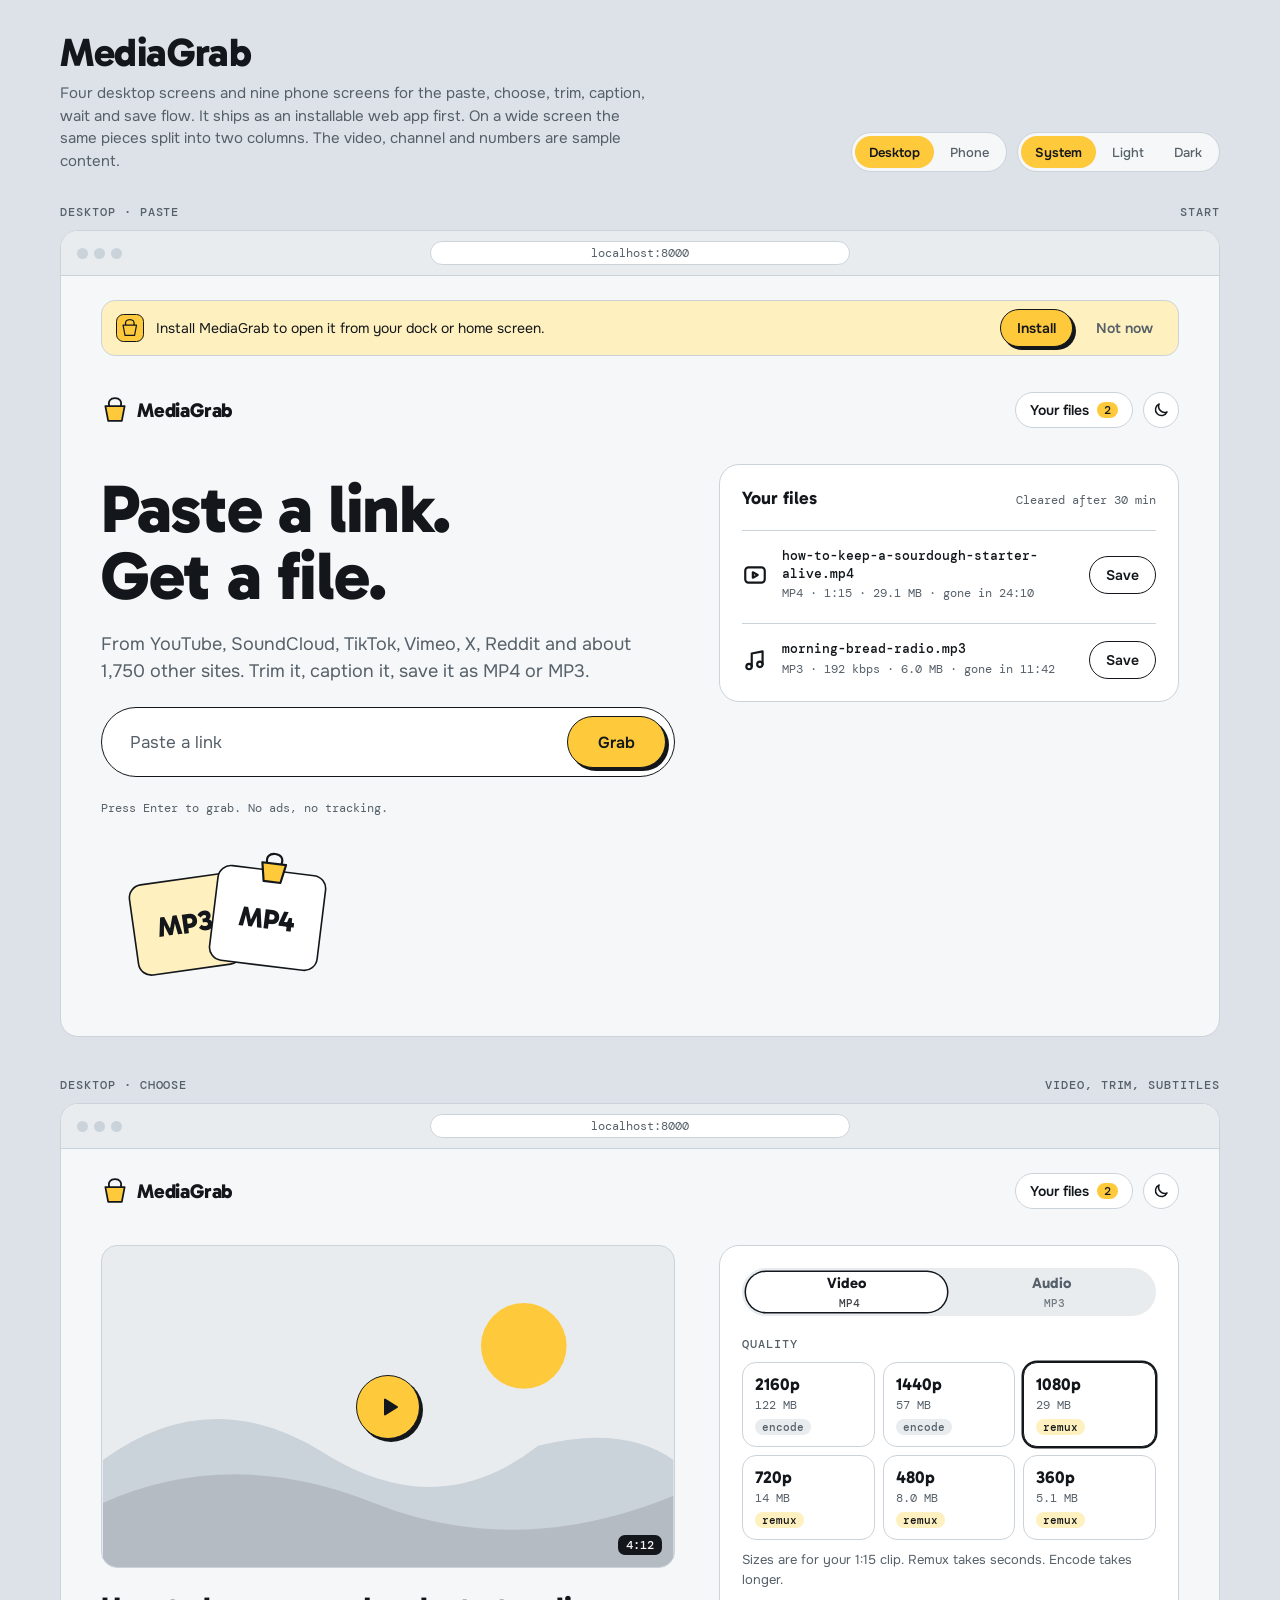
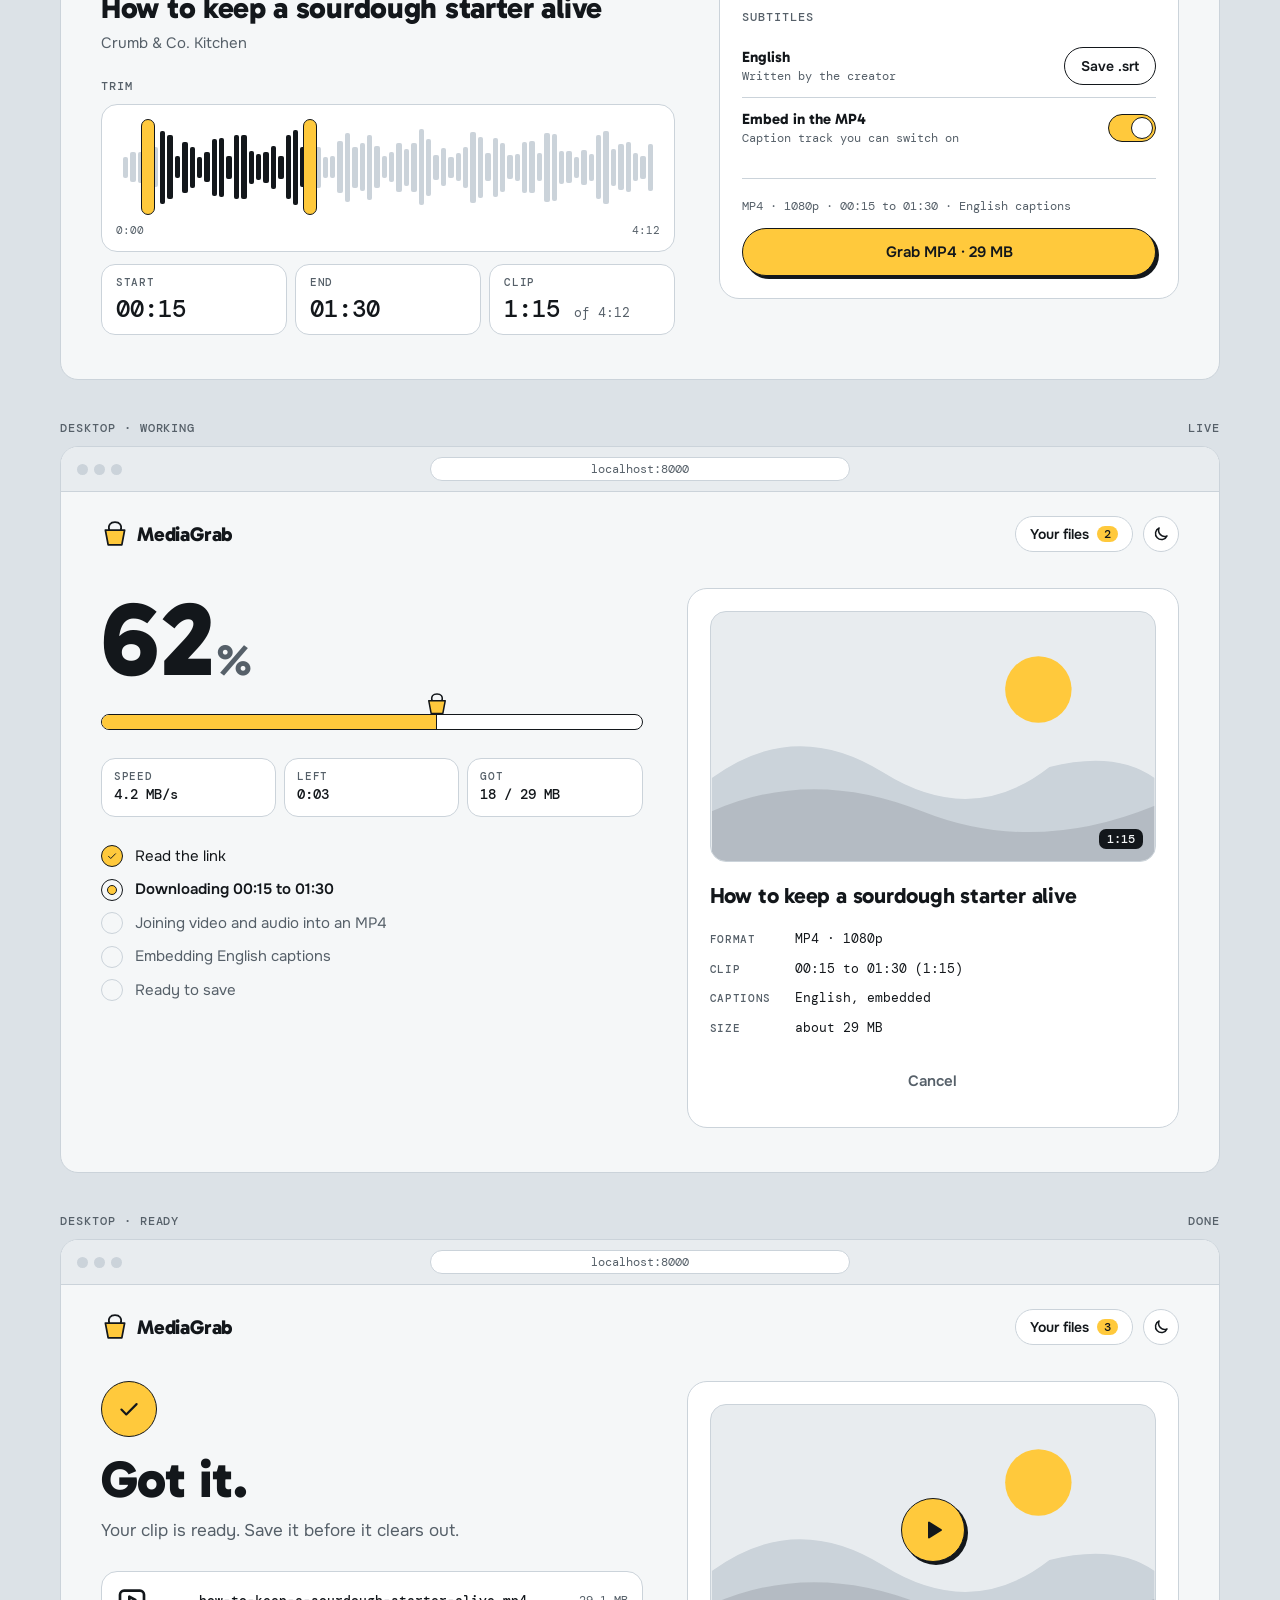
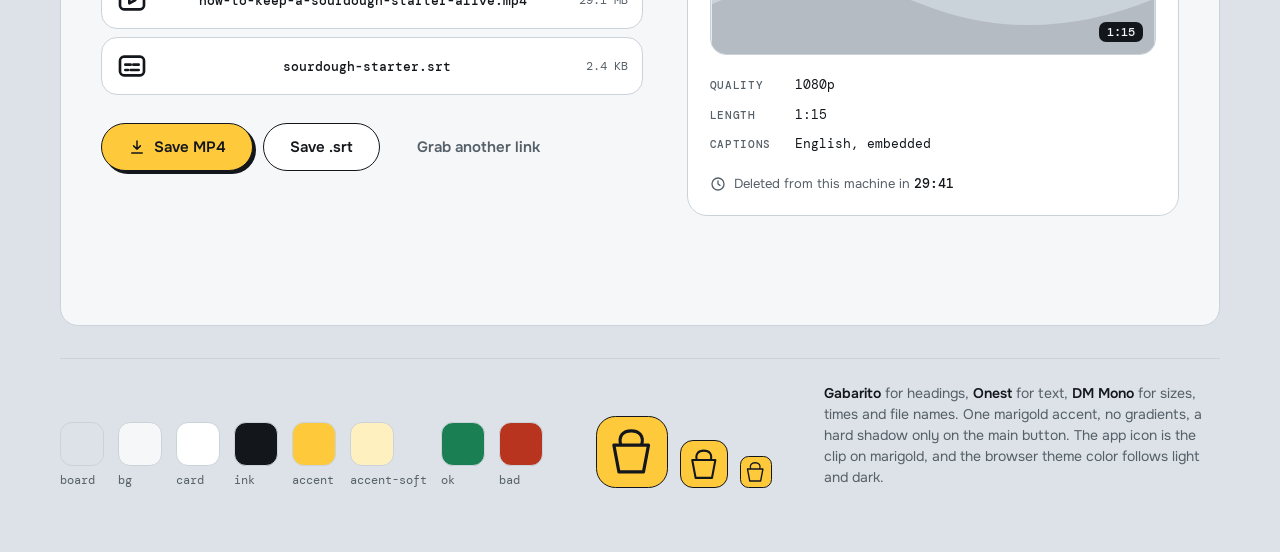
==== MediaGrab.html @ 1518f0c4 "feat: complete end-to-end implementation of MediaGrab PWA and backend" ====
<!doctype html><html><head><meta charset=utf8><meta name=viewport content="width=device-width,initial-scale=1,viewport-fit=cover"><style>:root{color-scheme:light;box-sizing:border-box;padding-top:env(safe-area-inset-top,0px);padding-bottom:env(safe-area-inset-bottom,0px)}html{scroll-padding-top:env(safe-area-inset-top,0px)}body{margin:0;padding:0;font:14px -apple-system,BlinkMacSystemFont,sans-serif;background:#fff;color:#000}img{max-width:100%}[hidden]:not([hidden=until-found i]){display:none!important}</style></head><body>
<title>MediaGrab</title>
<link rel="preconnect" href="https://fonts.googleapis.com">
<link rel="preconnect" href="https://fonts.gstatic.com" crossorigin>
<link rel="stylesheet" href="https://fonts.googleapis.com/css2?family=DM+Mono:wght@400;500&family=Gabarito:wght@500;600;700;800&family=Onest:wght@400;500;600&display=swap">
<style>
/* Layout: a review board of nine app screens in a wrapping grid. Each screen is one narrow column, because the app is an
   installable web app (PWA) first and a phone-width column also centers cleanly on desktop. Boldness lives in one place:
   a marigold binder clip and a hard-edged button shadow. Everything else stays flat and quiet. */
:root {
  --font-display: 'Gabarito', ui-rounded, 'Nunito', system-ui, sans-serif;
  --font-body: 'Onest', system-ui, -apple-system, 'Segoe UI', sans-serif;
  --font-mono: 'DM Mono', ui-monospace, 'SF Mono', Menlo, monospace;

  --board: #DCE2E7;
  --bg: #F5F7F8;
  --card: #FFFFFF;
  --ink: #13171B;
  --muted: #566069;
  --line: #CBD3DA;
  --edge: #13171B;
  --soft: #E8ECEF;
  --accent: #FFC93C;
  --accent-ink: #13171B;
  --accent-soft: #FFF0BF;
  --pop: #13171B;
  --sel: #13171B;
  --ok: #1B7F54;
  --bad: #B8341F;
}
@media (prefers-color-scheme: dark) {
  :root:not([data-theme="light"]) {
    --board: #080C12;
    --bg: #101722;
    --card: #172131;
    --ink: #EAF0F6;
    --muted: #9AA8B8;
    --line: #2A384C;
    --edge: #5A6B82;
    --soft: #1E2B3F;
    --accent: #FFC93C;
    --accent-ink: #13171B;
    --accent-soft: #3A3218;
    --pop: #05080C;
    --sel: #FFC93C;
    --ok: #5FD3A0;
    --bad: #FF8F7C;
    color-scheme: dark;
  }
}
:root[data-theme="dark"] {
  --board: #080C12;
  --bg: #101722;
  --card: #172131;
  --ink: #EAF0F6;
  --muted: #9AA8B8;
  --line: #2A384C;
  --edge: #5A6B82;
  --soft: #1E2B3F;
  --accent: #FFC93C;
  --accent-ink: #13171B;
  --accent-soft: #3A3218;
  --pop: #05080C;
  --sel: #FFC93C;
  --ok: #5FD3A0;
  --bad: #FF8F7C;
  color-scheme: dark;
}

* { box-sizing: border-box; }
html { scroll-padding-top: 16px; }
@media (prefers-reduced-motion: no-preference) { html { scroll-behavior: smooth; } }
body {
  background: var(--board);
  color: var(--ink);
  font-family: var(--font-body);
  font-size: 15px;
  line-height: 1.5;
  padding-inline: 16px;
  padding-block: 32px 64px;
  -webkit-font-smoothing: antialiased;
}
h1, h2, h3, p { margin: 0; }
h1, h2 { text-wrap: balance; font-family: var(--font-display); }
a { color: inherit; }
:focus-visible { outline: 2px solid var(--sel); outline-offset: 3px; border-radius: 6px; }
[hidden] { display: none !important; }

.page { max-width: 1160px; margin-inline: auto; display: flex; flex-direction: column; gap: 32px; }

/* Board header */
.top { display: flex; flex-wrap: wrap; gap: 16px 32px; align-items: flex-end; justify-content: space-between; }
.top h1 { font-size: 40px; font-weight: 800; line-height: 1; letter-spacing: -0.01em; }
.top p { color: var(--muted); max-width: 60ch; margin-top: 10px; }
.seg { display: inline-flex; padding: 3px; gap: 2px; background: var(--bg); border: 1.5px solid var(--line); border-radius: 999px; }
.seg button {
  font: 500 13px var(--font-body); color: var(--muted); background: transparent; border: 0;
  height: 32px; padding: 0 14px; border-radius: 999px; cursor: pointer; display: inline-flex; align-items: center;
}
.seg [aria-pressed="true"] { background: var(--accent); color: var(--accent-ink); font-weight: 600; }

/* Board */
.board { display: grid; grid-template-columns: repeat(auto-fit, minmax(min(100%, 330px), 1fr)); gap: 32px 24px; }
.screen { display: flex; flex-direction: column; gap: 10px; min-width: 0; scroll-margin-top: 16px; }
.label { font: 500 12px var(--font-mono); letter-spacing: 0.08em; text-transform: uppercase; color: var(--muted); display: flex; justify-content: space-between; gap: 12px; }

.app {
  flex: 1; background: var(--bg); border: 1.5px solid var(--line); border-radius: 22px;
  padding: 20px; min-height: 640px; display: flex; flex-direction: column; gap: 20px; min-width: 0;
}
.bar { display: flex; align-items: center; justify-content: space-between; gap: 12px; }
.bar .left { display: flex; align-items: center; gap: 10px; min-width: 0; }
.bar h3 { font: 800 22px var(--font-display); letter-spacing: -0.01em; }
.brand { display: inline-flex; align-items: center; gap: 8px; font: 800 20px var(--font-display); letter-spacing: -0.01em; }
.brand svg { width: 28px; height: 28px; }
.icon-btn {
  width: 36px; height: 36px; border-radius: 50%; border: 1.5px solid var(--line); background: var(--card); color: var(--ink);
  display: grid; place-items: center; cursor: pointer; padding: 0; text-decoration: none; flex: none;
}
.icon-btn:hover { border-color: var(--edge); }
.icon-btn svg { width: 18px; height: 18px; }
.ico-sun { display: none; }
@media (prefers-color-scheme: dark) {
  :root:not([data-theme="light"]) .ico-sun { display: block; }
  :root:not([data-theme="light"]) .ico-moon { display: none; }
}
:root[data-theme="dark"] .ico-sun { display: block; }
:root[data-theme="dark"] .ico-moon { display: none; }

svg .clip-body { fill: var(--accent); stroke: var(--ink); stroke-width: 2; stroke-linejoin: round; }
svg .clip-wire { fill: none; stroke: var(--ink); stroke-width: 2; stroke-linecap: round; }
svg .t-fill { fill: var(--accent); }
svg .t-hill-b { fill: var(--line); }
svg .t-hill-f { fill: var(--ink); fill-opacity: 0.12; }

.ico { fill: none; stroke: currentColor; stroke-width: 2; stroke-linecap: round; stroke-linejoin: round; }

/* PWA icon */
.appicon { --s: 44px; width: var(--s); height: var(--s); border-radius: calc(var(--s) * 0.27); background: var(--accent); border: 1.5px solid var(--pop); display: grid; place-items: center; flex: none; }
.appicon svg { width: calc(var(--s) * 0.7); height: calc(var(--s) * 0.7); }
.appicon svg .clip-body { fill: var(--card); }

/* Buttons */
.btn {
  font: 600 15px var(--font-body); display: inline-flex; align-items: center; justify-content: center; gap: 8px; text-decoration: none;
  height: 48px; padding: 0 22px; border-radius: 999px; border: 1.5px solid var(--edge); background: var(--card); color: var(--ink); cursor: pointer;
}
.btn:hover { border-color: var(--ink); }
.btn svg { width: 18px; height: 18px; }
.btn-primary { background: var(--accent); color: var(--accent-ink); border-color: var(--pop); box-shadow: 3px 3px 0 var(--pop); transition: transform 0.1s, box-shadow 0.1s; }
.btn-primary:hover { border-color: var(--pop); transform: translate(1px, 1px); box-shadow: 2px 2px 0 var(--pop); }
.btn-primary:active { transform: translate(3px, 3px); box-shadow: 0 0 0 var(--pop); }
.btn-block { width: 100%; }
.btn-quiet { border-color: transparent; background: transparent; color: var(--muted); }
.btn-quiet:hover { color: var(--ink); border-color: transparent; }
.btn-sm { height: 38px; padding: 0 16px; font-size: 14px; }
.foot { margin-top: auto; display: flex; flex-direction: column; gap: 10px; }

/* Home */
.hero h2 { font-size: 40px; font-weight: 800; line-height: 1.02; letter-spacing: -0.015em; }
.hero p { color: var(--muted); margin-top: 12px; max-width: 36ch; }
.field {
  display: flex; align-items: center; gap: 8px; background: var(--card); border: 1.5px solid var(--edge);
  border-radius: 999px; padding: 6px 6px 6px 18px;
}
.field input { flex: 1; min-width: 0; background: transparent; border: 0; outline: 0; font: 400 15px var(--font-body); color: var(--ink); height: 40px; }
.field input::placeholder { color: var(--muted); }
.field:focus-within { border-color: var(--sel); box-shadow: 0 0 0 3px var(--accent-soft); }
.field .btn { height: 40px; padding: 0 18px; }
.field.bad { border-color: var(--bad); }
.field.bad input { color: var(--ink); text-decoration: underline wavy var(--bad); text-underline-offset: 4px; }
.err-line { color: var(--bad); font-size: 13px; padding-inline: 18px; margin-top: 10px; }
.stage { display: grid; place-items: center; padding-block: 0; }
.stage svg { width: min(100%, 230px); height: auto; }
.stage text { font-family: var(--font-display); font-weight: 800; }
.stage .card-a { fill: var(--accent-soft); stroke: var(--edge); stroke-width: 1.5; }
.stage .card-b { fill: var(--card); stroke: var(--edge); stroke-width: 1.5; }
.stage .txt { fill: var(--ink); }
.mono { font-family: var(--font-mono); font-size: 12px; color: var(--muted); line-height: 1.6; }
.dot-live { display: inline-block; width: 8px; height: 8px; border-radius: 50%; background: var(--ok); margin-right: 8px; }

.install { border: 1.5px solid var(--line); background: var(--card); border-radius: 16px; padding: 14px; display: grid; gap: 12px; }
.install .r1 { display: flex; gap: 12px; align-items: center; }
.install b { display: block; font: 700 16px var(--font-display); }
.install p { font-size: 13px; color: var(--muted); }
.install .r2 { display: flex; gap: 8px; align-items: center; }

/* Media summary */
.media { display: grid; grid-template-columns: 104px minmax(0, 1fr); gap: 14px; align-items: center; }
.thumb { position: relative; aspect-ratio: 16 / 9; border-radius: 12px; overflow: hidden; background: var(--soft); border: 1.5px solid var(--line); }
.thumb svg { display: block; width: 100%; height: 100%; }
.thumb .dur { position: absolute; right: 5px; bottom: 5px; font: 500 11px var(--font-mono); background: var(--ink); color: var(--bg); padding: 1px 6px; border-radius: 6px; }
.media h3 { font: 700 17px/1.2 var(--font-display); text-wrap: balance; }
.media p { color: var(--muted); font-size: 13px; margin-top: 4px; }

/* Segmented format switch */
.fmt { display: grid; grid-template-columns: 1fr 1fr; padding: 4px; gap: 4px; background: var(--soft); border-radius: 999px; }
.fmt a { text-align: center; text-decoration: none; height: 40px; display: grid; place-items: center; border-radius: 999px; font: 700 15px var(--font-display); color: var(--muted); }
.fmt a:hover { color: var(--ink); }
.fmt a[aria-current="true"] { background: var(--card); color: var(--ink); box-shadow: 0 0 0 1.5px var(--sel); }
.fmt small { font: 500 11px var(--font-mono); margin-left: 6px; opacity: 0.8; }

.sec-title { font: 500 12px var(--font-mono); letter-spacing: 0.08em; text-transform: uppercase; color: var(--muted); margin-bottom: 10px; }

/* Radio chips and rows */
form { display: contents; }
.opt input { position: absolute; opacity: 0; pointer-events: none; }
.opt { display: block; min-width: 0; position: relative; }
.chips { display: grid; grid-template-columns: repeat(3, minmax(0, 1fr)); gap: 8px; }
.chip { display: grid; gap: 3px; padding: 11px 12px; border: 1.5px solid var(--line); border-radius: 14px; background: var(--card); cursor: pointer; height: 100%; }
.chip b { font: 700 17px var(--font-display); }
.chip i { font: 400 12px var(--font-mono); color: var(--muted); font-style: normal; }
.tag { font: 500 11px var(--font-mono); padding: 1px 7px; border-radius: 999px; justify-self: start; margin-top: 3px; }
.tag.fast { background: var(--accent-soft); color: var(--ink); }
.tag.slow { background: var(--soft); color: var(--muted); }
.opt:hover .chip, .opt:hover .row { border-color: var(--edge); }
.opt input:checked + .chip, .opt input:checked + .row { border-color: var(--sel); box-shadow: 0 0 0 1.5px var(--sel); background: var(--card); }
.opt input:focus-visible + .chip, .opt input:focus-visible + .row { outline: 2px solid var(--sel); outline-offset: 3px; }
.legend { color: var(--muted); font-size: 13px; margin-top: 10px; }

.rows { display: grid; gap: 8px; }
.row { display: grid; grid-template-columns: 20px minmax(0, 1fr) auto; gap: 12px; align-items: center; padding: 12px 14px; border: 1.5px solid var(--line); border-radius: 14px; background: var(--card); cursor: pointer; }
.row .dot { width: 20px; height: 20px; border-radius: 50%; border: 1.5px solid var(--edge); }
.opt input:checked + .row .dot { background: var(--accent); border-color: var(--sel); box-shadow: inset 0 0 0 3px var(--card); }
.row .nm { font: 700 16px var(--font-display); display: flex; gap: 8px; align-items: baseline; flex-wrap: wrap; }
.row .nm span { font: 400 12px var(--font-mono); color: var(--muted); }
.row .ds { font-size: 13px; color: var(--muted); display: flex; gap: 8px; align-items: center; flex-wrap: wrap; }
.row .sz { font: 400 13px var(--font-mono); font-variant-numeric: tabular-nums; }
.pill { font: 600 11px var(--font-body); padding: 1px 8px; border-radius: 999px; background: var(--accent); color: var(--accent-ink); }

/* Setting rows that open a step */
.setrows { display: grid; gap: 8px; }
.setrow { display: grid; grid-template-columns: 36px minmax(0, 1fr) 16px; gap: 12px; align-items: center; padding: 10px 14px 10px 10px; border: 1.5px solid var(--line); border-radius: 14px; background: var(--card); text-decoration: none; color: inherit; }
.setrow:hover { border-color: var(--edge); }
.setrow .si { width: 36px; height: 36px; border-radius: 10px; background: var(--soft); display: grid; place-items: center; }
.setrow .si svg { width: 18px; height: 18px; }
.setrow b { display: block; font: 700 15px var(--font-display); line-height: 1.2; }
.setrow .sv { display: block; font: 400 12px var(--font-mono); color: var(--muted); overflow-wrap: anywhere; margin-top: 2px; }
.setrow .chev { width: 16px; height: 16px; color: var(--muted); }

/* Source bitrate scale */
.src { background: var(--card); border: 1.5px solid var(--line); border-radius: 14px; padding: 12px 14px 10px; }
.src p { font-size: 13px; color: var(--muted); }
.src p b { color: var(--ink); font-weight: 600; }
.scale { position: relative; height: 54px; margin: 6px 12px 0; }
.scale .ln { position: absolute; left: 0; right: 0; top: 26px; height: 2px; background: var(--line); border-radius: 2px; }
.scale .tk { position: absolute; top: 20px; width: 2px; height: 14px; background: var(--edge); transform: translateX(-1px); }
.scale .tl { position: absolute; top: 36px; font: 400 11px var(--font-mono); color: var(--muted); transform: translateX(-50%); }
.scale .tl.end { transform: translateX(-100%); }
.scale .mk { position: absolute; top: 19px; width: 16px; height: 16px; margin-left: -8px; border-radius: 50%; background: var(--accent); border: 1.5px solid var(--pop); }
.scale .ml { position: absolute; top: -2px; left: 0; font: 500 11px var(--font-mono); color: var(--ink); transform: translateX(-12px); white-space: nowrap; }
.tags-line { font-size: 13px; color: var(--muted); display: flex; gap: 8px; align-items: center; }
.tags-line svg { width: 16px; height: 16px; flex: none; }

/* Trim */
.wavebox { background: var(--card); border: 1.5px solid var(--line); border-radius: 16px; padding: 14px; }
.wave { position: relative; height: 72px; }
.bars { position: absolute; inset: 0; display: flex; align-items: center; gap: 2px; padding-inline: 7px; }
.bars i { flex: 1; min-width: 0; border-radius: 2px; background: var(--line); }
.bars i.on { background: var(--ink); }
.rng { position: absolute; inset: 0; width: 100%; height: 100%; margin: 0; background: transparent; pointer-events: none; -webkit-appearance: none; appearance: none; }
.rng::-webkit-slider-runnable-track { height: 72px; background: transparent; }
.rng::-moz-range-track { height: 72px; background: transparent; }
.rng::-webkit-slider-thumb { -webkit-appearance: none; pointer-events: auto; width: 14px; height: 72px; border-radius: 7px; background: var(--accent); border: 1.5px solid var(--pop); cursor: ew-resize; }
.rng::-moz-range-thumb { pointer-events: auto; width: 11px; height: 69px; border-radius: 7px; background: var(--accent); border: 1.5px solid var(--pop); cursor: ew-resize; }
.rng:focus-visible { outline: none; }
.rng:focus-visible::-webkit-slider-thumb { outline: 2px solid var(--sel); outline-offset: 3px; }
.rng:focus-visible::-moz-range-thumb { outline: 2px solid var(--sel); outline-offset: 3px; }
.ruler { display: flex; justify-content: space-between; font: 400 11px var(--font-mono); color: var(--muted); margin-top: 8px; }
.times { display: grid; grid-template-columns: 1fr 1fr; gap: 8px; }
.tf { display: grid; gap: 4px; background: var(--card); border: 1.5px solid var(--line); border-radius: 14px; padding: 10px 14px; }
.tf label { font: 500 11px var(--font-mono); letter-spacing: 0.06em; text-transform: uppercase; color: var(--muted); }
.tf input { background: transparent; border: 0; outline: 0; font: 500 24px var(--font-mono); color: var(--ink); width: 100%; padding: 0; font-variant-numeric: tabular-nums; }
.tf:focus-within { border-color: var(--sel); box-shadow: 0 0 0 3px var(--accent-soft); }
.durline { display: flex; align-items: baseline; gap: 10px; flex-wrap: wrap; }
.durline b { font: 800 56px/1 var(--font-display); font-variant-numeric: tabular-nums; letter-spacing: -0.02em; }
.durline span { color: var(--muted); }
.save-note { color: var(--muted); font-size: 14px; margin-top: 6px; }
.msg { color: var(--bad); font-size: 13px; }

/* Subtitles */
.panel { background: var(--card); border: 1.5px solid var(--line); border-radius: 16px; padding: 14px; display: grid; gap: 12px; }
.panel .ph { display: flex; gap: 12px; align-items: center; justify-content: space-between; }
.panel h3 { font: 700 16px var(--font-display); }
.panel p { font-size: 13px; color: var(--muted); margin-top: 2px; }
.cues { background: var(--soft); border-radius: 12px; padding: 12px; margin: 0; font: 400 12px/1.65 var(--font-mono); color: var(--ink); overflow-x: auto; }
.switch { position: relative; display: inline-block; width: 48px; height: 28px; flex: none; }
.switch input { position: absolute; inset: 0; opacity: 0; margin: 0; cursor: pointer; width: 100%; height: 100%; }
.switch .ui { position: absolute; inset: 0; border-radius: 999px; background: var(--soft); border: 1.5px solid var(--edge); pointer-events: none; transition: background 0.15s; }
.switch .ui::after { content: ""; position: absolute; top: 2px; left: 2px; width: 20px; height: 20px; border-radius: 50%; background: var(--card); border: 1.5px solid var(--edge); transition: transform 0.15s; }
.switch input:checked + .ui { background: var(--accent); border-color: var(--pop); }
.switch input:checked + .ui::after { transform: translateX(20px); border-color: var(--pop); }
.switch input:focus-visible + .ui { outline: 2px solid var(--sel); outline-offset: 3px; }
@media (prefers-reduced-motion: reduce) { .switch .ui, .switch .ui::after { transition: none; } }

/* Progress */
.pct { font: 800 64px/1 var(--font-display); letter-spacing: -0.02em; font-variant-numeric: tabular-nums; }
.pct small { font-size: 28px; font-weight: 700; color: var(--muted); margin-left: 2px; }
.track { position: relative; margin-top: 22px; }
.track .clipper { position: absolute; top: -22px; left: 62%; width: 24px; height: 24px; margin-left: -12px; }
.track .bar-bg { height: 16px; border-radius: 999px; border: 1.5px solid var(--edge); background: var(--card); overflow: hidden; }
.track .bar-fill { height: 100%; width: 62%; background: var(--accent); border-right: 1.5px solid var(--pop); }
.stats { display: grid; grid-template-columns: repeat(3, minmax(0, 1fr)); gap: 8px; }
.stat { background: var(--card); border: 1.5px solid var(--line); border-radius: 14px; padding: 10px 12px; }
.stat span { display: block; font: 500 11px var(--font-mono); letter-spacing: 0.06em; text-transform: uppercase; color: var(--muted); }
.stat b { font: 500 14px var(--font-mono); font-variant-numeric: tabular-nums; }
.steps { list-style: none; margin: 0; padding: 0; display: grid; gap: 11px; }
.steps li { display: flex; gap: 12px; align-items: center; }
.steps .st { width: 22px; height: 22px; border-radius: 50%; border: 1.5px solid var(--line); display: grid; place-items: center; flex: none; }
.steps .st svg { width: 12px; height: 12px; }
.steps .done .st { background: var(--accent); border-color: var(--pop); color: var(--accent-ink); }
.steps .now .st { border-color: var(--sel); }
.steps .now .st::after { content: ""; width: 8px; height: 8px; border-radius: 50%; background: var(--accent); border: 1.5px solid var(--pop); }
.steps .todo { color: var(--muted); }
.steps .now { font-weight: 600; }

/* Done, error, offline */
.badge { width: 56px; height: 56px; border-radius: 50%; display: grid; place-items: center; border: 1.5px solid var(--pop); }
.badge svg { width: 26px; height: 26px; }
.badge.good { background: var(--accent); color: var(--accent-ink); }
.badge.warn { background: var(--card); color: var(--bad); border-color: var(--bad); }
.badge.off { background: var(--soft); color: var(--ink); border-color: var(--edge); }
.head2 h2 { font-size: 34px; font-weight: 800; line-height: 1.05; letter-spacing: -0.01em; margin-top: 16px; }
.head2 p { color: var(--muted); margin-top: 10px; max-width: 38ch; }
.files { display: grid; gap: 8px; }
.file { background: var(--card); border: 1.5px solid var(--line); border-radius: 16px; padding: 14px; display: grid; gap: 12px; }
.file .nm { display: flex; gap: 12px; align-items: center; }
.file .nm svg { width: 32px; height: 32px; flex: none; color: var(--ink); }
.file .nm code { font: 500 13px/1.35 var(--font-mono); overflow-wrap: anywhere; }
.file dl { margin: 0; display: grid; grid-template-columns: repeat(2, minmax(0, 1fr)); gap: 8px 12px; font-size: 13px; }
.file dt { font: 500 11px var(--font-mono); letter-spacing: 0.06em; text-transform: uppercase; color: var(--muted); }
.file dd { margin: 0; font-family: var(--font-mono); font-variant-numeric: tabular-nums; }
.file.compact { padding: 12px 14px; }
.file.compact .nm { justify-content: space-between; }
.file.compact .meta { font: 400 12px var(--font-mono); color: var(--muted); white-space: nowrap; }
.timer { display: flex; gap: 8px; align-items: center; font-size: 13px; color: var(--muted); }
.timer svg { width: 16px; height: 16px; flex: none; }
.timer b { color: var(--ink); font: 500 13px var(--font-mono); font-variant-numeric: tabular-nums; }
.tipbox { font-size: 14px; color: var(--muted); display: grid; gap: 4px; }
.server { background: var(--card); border: 1.5px solid var(--line); border-radius: 14px; padding: 12px 14px; display: grid; gap: 4px; }
.server span { font: 500 11px var(--font-mono); letter-spacing: 0.06em; text-transform: uppercase; color: var(--muted); }
.server code { font: 500 14px var(--font-mono); overflow-wrap: anywhere; }

/* Footer strip */
.tokens { display: flex; flex-wrap: wrap; gap: 24px 36px; align-items: flex-end; justify-content: space-between; border-top: 1.5px solid var(--line); padding-top: 24px; }
.sw-row { display: flex; flex-wrap: wrap; gap: 14px; }
.sw { display: grid; gap: 6px; justify-items: start; font: 400 12px var(--font-mono); color: var(--muted); }
.sw i { width: 44px; height: 44px; border-radius: 12px; border: 1.5px solid var(--line); display: block; }
.icons { display: flex; align-items: flex-end; gap: 12px; }
.type-note { max-width: 44ch; color: var(--muted); font-size: 14px; }
.type-note b { color: var(--ink); font-weight: 600; }

/* Desktop board: the same components, re-composed into two columns inside a browser frame */
.desk { display: none; flex-direction: column; gap: 40px; }
.page[data-view="desktop"] .desk { display: flex; }
.page[data-view="desktop"] .board { display: none; }
.ctrls { display: flex; flex-wrap: wrap; gap: 10px; }
.win { border: 1.5px solid var(--line); border-radius: 18px; overflow: hidden; background: var(--bg); display: flex; flex-direction: column; }
.chrome { display: flex; align-items: center; gap: 14px; padding: 10px 16px; background: var(--soft); border-bottom: 1.5px solid var(--line); }
.chrome .dots { display: flex; gap: 6px; width: 54px; }
.chrome .dots i { width: 11px; height: 11px; border-radius: 50%; background: var(--line); display: block; }
.chrome .addr { flex: 1; max-width: 420px; margin-inline: auto; background: var(--card); border: 1.5px solid var(--line); border-radius: 999px; padding: 3px 14px; font: 400 12px var(--font-mono); color: var(--muted); text-align: center; }
.chrome .spacer { width: 54px; }
.dview { padding: 24px 40px 44px; display: flex; flex-direction: column; gap: 36px; min-height: 640px; }
.dnav { display: flex; align-items: center; justify-content: space-between; gap: 16px; }
.dnav .right { display: flex; gap: 10px; align-items: center; }
.navlink { display: inline-flex; gap: 8px; align-items: center; height: 36px; padding: 0 14px; border: 1.5px solid var(--line); border-radius: 999px; background: var(--card); font: 600 14px var(--font-body); text-decoration: none; color: var(--ink); }
.navlink:hover { border-color: var(--edge); }
.count { font: 500 12px var(--font-mono); background: var(--accent); color: var(--accent-ink); border-radius: 999px; padding: 0 7px; }
.strip { display: flex; gap: 12px; align-items: center; justify-content: space-between; flex-wrap: wrap; background: var(--accent-soft); border: 1.5px solid var(--line); border-radius: 14px; padding: 8px 8px 8px 14px; font-size: 14px; }
.strip .l { display: flex; gap: 12px; align-items: center; }
.strip .appicon { --s: 28px; }
.strip .r { display: flex; gap: 6px; }
.split { display: grid; grid-template-columns: minmax(0, 1.25fr) minmax(0, 1fr); gap: 44px; align-items: start; }
.split.even { grid-template-columns: minmax(0, 1.1fr) minmax(0, 1fr); }
.dleft { display: flex; flex-direction: column; gap: 24px; min-width: 0; }
.dhero { display: flex; flex-direction: column; gap: 22px; min-width: 0; padding-top: 12px; }
.dhero h2 { font-size: 68px; font-weight: 800; line-height: 0.98; letter-spacing: -0.02em; }
.dhero .lead { color: var(--muted); font-size: 18px; max-width: 46ch; }
.field.lg { padding: 8px 8px 8px 26px; }
.field.lg input { height: 52px; font-size: 17px; }
.field.lg .btn { height: 52px; padding: 0 30px; font-size: 16px; }
.sidepanel { background: var(--card); border: 1.5px solid var(--line); border-radius: 20px; padding: 22px; display: flex; flex-direction: column; gap: 20px; min-width: 0; }
.sidepanel .ph { display: flex; justify-content: space-between; align-items: baseline; gap: 12px; }
.sidepanel h3 { font: 700 18px var(--font-display); }
.frow { display: grid; grid-template-columns: 28px minmax(0, 1fr) auto; gap: 12px; align-items: center; padding-top: 16px; border-top: 1.5px solid var(--line); }
.frow svg { width: 26px; height: 26px; }
.frow code { font: 500 13px/1.35 var(--font-mono); overflow-wrap: anywhere; display: block; }
.frow .mono { display: block; margin-top: 2px; }
.player { position: relative; aspect-ratio: 16 / 9; border-radius: 16px; overflow: hidden; border: 1.5px solid var(--line); background: var(--soft); }
.player > svg { display: block; width: 100%; height: 100%; }
.player .play { position: absolute; left: 50%; top: 50%; transform: translate(-50%, -50%); width: 64px; height: 64px; border-radius: 50%; background: var(--accent); border: 1.5px solid var(--pop); box-shadow: 3px 3px 0 var(--pop); display: grid; place-items: center; }
.player .play svg { width: 24px; height: 24px; fill: var(--accent-ink); stroke: var(--accent-ink); stroke-width: 2; stroke-linejoin: round; margin-left: 3px; }
.player .dur { position: absolute; right: 12px; bottom: 12px; font: 500 12px var(--font-mono); background: var(--ink); color: var(--bg); padding: 2px 8px; border-radius: 7px; }
.dtitle { font: 800 30px/1.12 var(--font-display); letter-spacing: -0.01em; text-wrap: balance; }
.dsub { color: var(--muted); margin-top: 6px; }
.wave.tall { height: 96px; }
.wave.tall .hd { height: 96px; }
.hd { position: absolute; top: 0; width: 14px; height: 72px; border-radius: 7px; background: var(--accent); border: 1.5px solid var(--pop); transform: translateX(-50%); }
.times3 { display: grid; grid-template-columns: repeat(3, minmax(0, 1fr)); gap: 8px; margin-top: 12px; }
.tf .v { font: 500 24px var(--font-mono); font-variant-numeric: tabular-nums; }
.tf .v small { font: 400 13px var(--font-mono); color: var(--muted); }
.srow { display: flex; align-items: center; gap: 12px; padding: 12px 0; }
.srow + .srow { border-top: 1.5px solid var(--line); }
.srow > div { flex: 1; min-width: 0; }
.srow b { display: block; font: 700 15px var(--font-display); line-height: 1.2; }
.srow .sv { display: block; font: 400 12px var(--font-mono); color: var(--muted); margin-top: 2px; }
.summary { display: grid; gap: 12px; border-top: 1.5px solid var(--line); padding-top: 18px; }
.recap { margin: 0; display: grid; grid-template-columns: auto 1fr; gap: 10px 24px; font-size: 14px; }
.recap dt { font: 500 11px var(--font-mono); letter-spacing: 0.06em; text-transform: uppercase; color: var(--muted); align-self: center; }
.recap dd { margin: 0; font-family: var(--font-mono); font-size: 13px; font-variant-numeric: tabular-nums; overflow-wrap: anywhere; }
.pct.xl { font-size: 104px; }
.pct.xl small { font-size: 44px; }
.dview .head2 h2 { font-size: 52px; }
.dview .head2 p { font-size: 17px; max-width: 42ch; }
.btnrow { display: flex; gap: 10px; flex-wrap: wrap; align-items: center; }
.btnrow .btn { padding-inline: 26px; }
@media (max-width: 900px) {
  .split, .split.even { grid-template-columns: minmax(0, 1fr); gap: 28px; }
  .dview { padding: 20px 18px 28px; }
  .dhero h2 { font-size: 48px; }
  .pct.xl { font-size: 72px; }
  .times3 { grid-template-columns: 1fr 1fr; }
}
@media (max-width: 420px) {
  .hero h2 { font-size: 34px; }
  .app { padding: 16px; }
  .top h1 { font-size: 34px; }
  .chip b { font-size: 16px; }
}
</style>

<svg width="0" height="0" style="position:absolute" aria-hidden="true" focusable="false">
  <defs>
    <symbol id="clip" viewBox="0 0 32 32">
      <path class="clip-wire" d="M9.5 12C7.5 5.5 11 2.5 16 2.5S24.5 5.5 22.5 12"/>
      <path class="clip-body" d="M5 11.5h22l-3.2 17H8.2z"/>
    </symbol>
    <symbol id="thumb" viewBox="0 0 160 90" preserveAspectRatio="xMidYMid slice">
      <circle class="t-fill" cx="118" cy="28" r="12"/>
      <path class="t-hill-b" d="M0 90V60Q30 38 62 58T122 56Q146 50 160 60V90Z"/>
      <path class="t-hill-f" d="M0 90V72Q36 56 76 72T160 70V90Z"/>
    </symbol>
    <symbol id="i-moon" viewBox="0 0 24 24"><path d="M20 14.5A8 8 0 0 1 9.5 4a8 8 0 1 0 10.5 10.5z"/></symbol>
    <symbol id="i-sun" viewBox="0 0 24 24"><circle cx="12" cy="12" r="4"/><path d="M12 2v2M12 20v2M4.9 4.9l1.4 1.4M17.7 17.7l1.4 1.4M2 12h2M20 12h2M4.9 19.1l1.4-1.4M17.7 6.3l1.4-1.4"/></symbol>
    <symbol id="i-back" viewBox="0 0 24 24"><path d="M15 18l-6-6 6-6"/></symbol>
    <symbol id="i-chev" viewBox="0 0 24 24"><path d="M9 6l6 6-6 6"/></symbol>
    <symbol id="i-scissors" viewBox="0 0 24 24"><circle cx="6" cy="6" r="3"/><circle cx="6" cy="18" r="3"/><path d="M20 4L8.1 15.9M14.5 14.5L20 20M8.1 8.1L12 12"/></symbol>
    <symbol id="i-captions" viewBox="0 0 24 24"><rect x="3" y="5" width="18" height="14" rx="3"/><path d="M7 11h4M13 11h4M7 15h2M11 15h6"/></symbol>
    <symbol id="i-check" viewBox="0 0 24 24"><path d="M5 12.5l4.5 4.5L19 7.5"/></symbol>
  </defs>
</svg>

<div class="page" data-view="desktop">
  <header class="top">
    <div>
      <h1>MediaGrab</h1>
      <p>Four desktop screens and nine phone screens for the paste, choose, trim, caption, wait and save flow. It ships as an installable web app first. On a wide screen the same pieces split into two columns. The video, channel and numbers are sample content.</p>
    </div>
    <div class="ctrls">
      <div class="seg" role="group" aria-label="Layout">
        <button type="button" data-view-set="desktop" aria-pressed="true">Desktop</button>
        <button type="button" data-view-set="phone" aria-pressed="false">Phone</button>
      </div>
      <div class="seg" role="group" aria-label="Theme">
        <button type="button" data-set-theme="system" aria-pressed="true">System</button>
        <button type="button" data-set-theme="light" aria-pressed="false">Light</button>
        <button type="button" data-set-theme="dark" aria-pressed="false">Dark</button>
      </div>
    </div>
  </header>

  <div class="desk">

    <!-- Desktop: paste -->
    <section class="screen" id="d-paste">
      <div class="label"><span>Desktop · paste</span><span>start</span></div>
      <div class="win">
        <div class="chrome"><div class="dots" aria-hidden="true"><i></i><i></i><i></i></div><div class="addr">localhost:8000</div><div class="spacer"></div></div>
        <div class="dview">
          <div class="strip">
            <div class="l"><div class="appicon" aria-hidden="true"><svg viewBox="0 0 32 32"><use href="#clip"/></svg></div><span>Install MediaGrab to open it from your dock or home screen.</span></div>
            <div class="r">
              <button class="btn btn-primary btn-sm" type="button" data-dismiss=".strip">Install</button>
              <button class="btn btn-quiet btn-sm" type="button" data-dismiss=".strip">Not now</button>
            </div>
          </div>

          <div class="dnav">
            <span class="brand"><svg viewBox="0 0 32 32" aria-hidden="true"><use href="#clip"/></svg>MediaGrab</span>
            <div class="right">
              <a class="navlink" href="#d-paste">Your files <span class="count">2</span></a>
              <button class="icon-btn theme-flip" type="button" aria-label="Switch light or dark">
                <svg class="ico ico-moon" viewBox="0 0 24 24"><use href="#i-moon"/></svg>
                <svg class="ico ico-sun" viewBox="0 0 24 24"><use href="#i-sun"/></svg>
              </button>
            </div>
          </div>

          <div class="split">
            <div class="dhero">
              <h2>Paste a link.<br>Get a file.</h2>
              <p class="lead">From YouTube, SoundCloud, TikTok, Vimeo, X, Reddit and about 1,750 other sites. Trim it, caption it, save it as MP4 or MP3.</p>
              <div class="field lg">
                <input id="url-desk" type="url" placeholder="Paste a link" aria-label="Link to a video or song">
                <a class="btn btn-primary" href="#d-choose">Grab</a>
              </div>
              <p class="mono">Press Enter to grab. No ads, no tracking.</p>
              <div class="stage" aria-hidden="true" style="justify-items:start">
                <svg viewBox="0 0 240 140" style="width:min(100%,260px)">
                  <g transform="rotate(-8 78 78)">
                    <rect class="card-a" x="30" y="36" width="96" height="84" rx="12"/>
                    <text class="txt" x="78" y="86" text-anchor="middle" font-size="26">MP3</text>
                  </g>
                  <g transform="rotate(7 154 70)">
                    <rect class="card-b" x="104" y="28" width="100" height="88" rx="12"/>
                    <text class="txt" x="154" y="82" text-anchor="middle" font-size="26">MP4</text>
                    <use href="#clip" x="138" y="10" width="32" height="32"/>
                  </g>
                </svg>
              </div>
            </div>

            <aside class="sidepanel">
              <div class="ph"><h3>Your files</h3><span class="mono">Cleared after 30 min</span></div>
              <div class="frow">
                <svg class="ico" viewBox="0 0 24 24" aria-hidden="true"><rect x="3" y="5" width="18" height="14" rx="3"/><path d="M10 9.5v5l4.5-2.5z"/></svg>
                <div><code>how-to-keep-a-sourdough-starter-alive.mp4</code><span class="mono">MP4 · 1:15 · 29.1 MB · gone in 24:10</span></div>
                <button class="btn btn-sm" type="button" data-saved><span>Save</span></button>
              </div>
              <div class="frow">
                <svg class="ico" viewBox="0 0 24 24" aria-hidden="true"><path d="M9 18V6l10-2v12"/><circle cx="6.5" cy="18" r="2.5"/><circle cx="16.5" cy="16" r="2.5"/></svg>
                <div><code>morning-bread-radio.mp3</code><span class="mono">MP3 · 192 kbps · 6.0 MB · gone in 11:42</span></div>
                <button class="btn btn-sm" type="button" data-saved><span>Save</span></button>
              </div>
            </aside>
          </div>
        </div>
      </div>
    </section>

    <!-- Desktop: choose -->
    <section class="screen" id="d-choose">
      <div class="label"><span>Desktop · choose</span><span>video, trim, subtitles</span></div>
      <div class="win">
        <div class="chrome"><div class="dots" aria-hidden="true"><i></i><i></i><i></i></div><div class="addr">localhost:8000</div><div class="spacer"></div></div>
        <div class="dview">
          <div class="dnav">
            <span class="brand"><svg viewBox="0 0 32 32" aria-hidden="true"><use href="#clip"/></svg>MediaGrab</span>
            <div class="right">
              <a class="navlink" href="#d-paste">Your files <span class="count">2</span></a>
              <button class="icon-btn theme-flip" type="button" aria-label="Switch light or dark">
                <svg class="ico ico-moon" viewBox="0 0 24 24"><use href="#i-moon"/></svg>
                <svg class="ico ico-sun" viewBox="0 0 24 24"><use href="#i-sun"/></svg>
              </button>
            </div>
          </div>

          <div class="split">
            <div class="dleft">
              <div class="player">
                <svg viewBox="0 0 160 90" aria-hidden="true"><use href="#thumb"/></svg>
                <span class="play" aria-hidden="true"><svg viewBox="0 0 24 24"><path d="M7 4.5v15l12-7.5z"/></svg></span>
                <span class="dur">4:12</span>
              </div>
              <div>
                <h2 class="dtitle">How to keep a sourdough starter alive</h2>
                <p class="dsub">Crumb &amp; Co. Kitchen</p>
              </div>
              <div>
                <div class="sec-title">Trim</div>
                <div class="wavebox">
                  <div class="wave tall">
                    <div class="bars" data-wave data-s="15" data-e="90" data-t="252" aria-hidden="true"></div>
                    <span class="hd" style="left:5.95%" aria-hidden="true"></span>
                    <span class="hd" style="left:35.7%" aria-hidden="true"></span>
                  </div>
                  <div class="ruler"><span>0:00</span><span>4:12</span></div>
                </div>
                <div class="times3">
                  <div class="tf"><label>Start</label><div class="v">00:15</div></div>
                  <div class="tf"><label>End</label><div class="v">01:30</div></div>
                  <div class="tf"><label>Clip</label><div class="v">1:15 <small>of 4:12</small></div></div>
                </div>
              </div>
            </div>

            <aside class="sidepanel">
              <nav class="fmt" aria-label="Format">
                <a href="#d-choose" aria-current="true">Video<small>MP4</small></a>
                <a href="#d-choose">Audio<small>MP3</small></a>
              </nav>

              <div>
                <div class="sec-title">Quality</div>
                <div class="chips">
                  <label class="opt"><input type="radio" name="dq"><span class="chip"><b>2160p</b><i>122 MB</i><span class="tag slow">encode</span></span></label>
                  <label class="opt"><input type="radio" name="dq"><span class="chip"><b>1440p</b><i>57 MB</i><span class="tag slow">encode</span></span></label>
                  <label class="opt"><input type="radio" name="dq" checked><span class="chip"><b>1080p</b><i>29 MB</i><span class="tag fast">remux</span></span></label>
                  <label class="opt"><input type="radio" name="dq"><span class="chip"><b>720p</b><i>14 MB</i><span class="tag fast">remux</span></span></label>
                  <label class="opt"><input type="radio" name="dq"><span class="chip"><b>480p</b><i>8.0 MB</i><span class="tag fast">remux</span></span></label>
                  <label class="opt"><input type="radio" name="dq"><span class="chip"><b>360p</b><i>5.1 MB</i><span class="tag fast">remux</span></span></label>
                </div>
                <p class="legend">Sizes are for your 1:15 clip. Remux takes seconds. Encode takes longer.</p>
              </div>

              <div>
                <div class="sec-title">Subtitles</div>
                <div class="srow">
                  <div><b>English</b><span class="sv">Written by the creator</span></div>
                  <button class="btn btn-sm" type="button" data-saved><span>Save .srt</span></button>
                </div>
                <div class="srow">
                  <div><b>Embed in the MP4</b><span class="sv">Caption track you can switch on</span></div>
                  <label class="switch"><input type="checkbox" role="switch" checked aria-label="Embed captions in the MP4"><span class="ui"></span></label>
                </div>
              </div>

              <div class="summary">
                <p class="mono">MP4 · 1080p · 00:15 to 01:30 · English captions</p>
                <a class="btn btn-primary btn-block" href="#d-working">Grab MP4 · 29 MB</a>
              </div>
            </aside>
          </div>
        </div>
      </div>
    </section>

    <!-- Desktop: working -->
    <section class="screen" id="d-working">
      <div class="label"><span>Desktop · working</span><span>live</span></div>
      <div class="win">
        <div class="chrome"><div class="dots" aria-hidden="true"><i></i><i></i><i></i></div><div class="addr">localhost:8000</div><div class="spacer"></div></div>
        <div class="dview">
          <div class="dnav">
            <span class="brand"><svg viewBox="0 0 32 32" aria-hidden="true"><use href="#clip"/></svg>MediaGrab</span>
            <div class="right">
              <a class="navlink" href="#d-paste">Your files <span class="count">2</span></a>
              <button class="icon-btn theme-flip" type="button" aria-label="Switch light or dark">
                <svg class="ico ico-moon" viewBox="0 0 24 24"><use href="#i-moon"/></svg>
                <svg class="ico ico-sun" viewBox="0 0 24 24"><use href="#i-sun"/></svg>
              </button>
            </div>
          </div>

          <div class="split even">
            <div class="dleft" style="gap:28px">
              <div>
                <div class="pct xl" aria-live="polite">62<small>%</small></div>
                <div class="track">
                  <svg class="clipper" viewBox="0 0 32 32" aria-hidden="true"><use href="#clip"/></svg>
                  <div class="bar-bg" role="progressbar" aria-valuenow="62" aria-valuemin="0" aria-valuemax="100" aria-label="Download progress"><div class="bar-fill"></div></div>
                </div>
              </div>
              <div class="stats">
                <div class="stat"><span>Speed</span><b>4.2 MB/s</b></div>
                <div class="stat"><span>Left</span><b>0:03</b></div>
                <div class="stat"><span>Got</span><b>18 / 29 MB</b></div>
              </div>
              <ul class="steps">
                <li class="done"><span class="st"><svg class="ico" viewBox="0 0 24 24" aria-hidden="true"><use href="#i-check"/></svg></span>Read the link</li>
                <li class="now"><span class="st"></span>Downloading 00:15 to 01:30</li>
                <li class="todo"><span class="st"></span>Joining video and audio into an MP4</li>
                <li class="todo"><span class="st"></span>Embedding English captions</li>
                <li class="todo"><span class="st"></span>Ready to save</li>
              </ul>
            </div>

            <aside class="sidepanel">
              <div class="player">
                <svg viewBox="0 0 160 90" aria-hidden="true"><use href="#thumb"/></svg>
                <span class="dur">1:15</span>
              </div>
              <h3 class="dtitle" style="font-size:22px">How to keep a sourdough starter alive</h3>
              <dl class="recap">
                <dt>Format</dt><dd>MP4 · 1080p</dd>
                <dt>Clip</dt><dd>00:15 to 01:30 (1:15)</dd>
                <dt>Captions</dt><dd>English, embedded</dd>
                <dt>Size</dt><dd>about 29 MB</dd>
              </dl>
              <a class="btn btn-quiet btn-block" href="#d-paste">Cancel</a>
            </aside>
          </div>
        </div>
      </div>
    </section>

    <!-- Desktop: ready -->
    <section class="screen" id="d-ready">
      <div class="label"><span>Desktop · ready</span><span>done</span></div>
      <div class="win">
        <div class="chrome"><div class="dots" aria-hidden="true"><i></i><i></i><i></i></div><div class="addr">localhost:8000</div><div class="spacer"></div></div>
        <div class="dview">
          <div class="dnav">
            <span class="brand"><svg viewBox="0 0 32 32" aria-hidden="true"><use href="#clip"/></svg>MediaGrab</span>
            <div class="right">
              <a class="navlink" href="#d-paste">Your files <span class="count">3</span></a>
              <button class="icon-btn theme-flip" type="button" aria-label="Switch light or dark">
                <svg class="ico ico-moon" viewBox="0 0 24 24"><use href="#i-moon"/></svg>
                <svg class="ico ico-sun" viewBox="0 0 24 24"><use href="#i-sun"/></svg>
              </button>
            </div>
          </div>

          <div class="split even">
            <div class="dleft" style="gap:28px">
              <div class="head2">
                <div class="badge good"><svg class="ico" viewBox="0 0 24 24" aria-hidden="true"><use href="#i-check"/></svg></div>
                <h2>Got it.</h2>
                <p>Your clip is ready. Save it before it clears out.</p>
              </div>
              <div class="files">
                <div class="file compact">
                  <div class="nm">
                    <svg class="ico" viewBox="0 0 24 24" aria-hidden="true"><rect x="3" y="5" width="18" height="14" rx="3"/><path d="M10 9.5v5l4.5-2.5z"/></svg>
                    <code>how-to-keep-a-sourdough-starter-alive.mp4</code>
                    <span class="meta">29.1 MB</span>
                  </div>
                </div>
                <div class="file compact">
                  <div class="nm">
                    <svg class="ico" viewBox="0 0 24 24" aria-hidden="true"><use href="#i-captions"/></svg>
                    <code>sourdough-starter.srt</code>
                    <span class="meta">2.4 KB</span>
                  </div>
                </div>
              </div>
              <div class="btnrow">
                <button class="btn btn-primary" type="button" data-saved>
                  <svg class="ico" viewBox="0 0 24 24" aria-hidden="true"><path d="M12 4v11m0 0l-4.5-4.5M12 15l4.5-4.5M5 20h14"/></svg>
                  <span>Save MP4</span>
                </button>
                <button class="btn" type="button" data-saved><span>Save .srt</span></button>
                <a class="btn btn-quiet" href="#d-paste">Grab another link</a>
              </div>
            </div>

            <aside class="sidepanel">
              <div class="player">
                <svg viewBox="0 0 160 90" aria-hidden="true"><use href="#thumb"/></svg>
                <span class="play" aria-hidden="true"><svg viewBox="0 0 24 24"><path d="M7 4.5v15l12-7.5z"/></svg></span>
                <span class="dur">1:15</span>
              </div>
              <dl class="recap">
                <dt>Quality</dt><dd>1080p</dd>
                <dt>Length</dt><dd>1:15</dd>
                <dt>Captions</dt><dd>English, embedded</dd>
              </dl>
              <p class="timer"><svg class="ico" viewBox="0 0 24 24" aria-hidden="true"><circle cx="12" cy="12" r="9"/><path d="M12 7.5V12l3 2"/></svg><span>Deleted from this machine in <b>29:41</b></span></p>
            </aside>
          </div>
        </div>
      </div>
    </section>

  </div>

  <main class="board">

    <!-- Paste -->
    <section class="screen" id="paste">
      <div class="label"><span>Paste</span><span>start</span></div>
      <div class="app">
        <div class="bar">
          <span class="brand"><svg viewBox="0 0 32 32" aria-hidden="true"><use href="#clip"/></svg>MediaGrab</span>
          <button class="icon-btn theme-flip" type="button" aria-label="Switch light or dark">
            <svg class="ico ico-moon" viewBox="0 0 24 24"><use href="#i-moon"/></svg>
            <svg class="ico ico-sun" viewBox="0 0 24 24"><use href="#i-sun"/></svg>
          </button>
        </div>

        <div class="hero">
          <h2>Paste a link.<br>Get a file.</h2>
          <p>From YouTube, SoundCloud, TikTok, Vimeo, X, Reddit and about 1,750 other sites. Trim it, caption it, save it.</p>
        </div>

        <div class="field">
          <input id="url-home" type="url" placeholder="Paste a link" aria-label="Link to a video or song">
          <a class="btn btn-primary" href="#choose-video">Grab</a>
        </div>

        <div class="stage" aria-hidden="true">
          <svg viewBox="0 0 240 140">
            <g transform="rotate(-8 78 78)">
              <rect class="card-a" x="30" y="36" width="96" height="84" rx="12"/>
              <text class="txt" x="78" y="86" text-anchor="middle" font-size="26">MP3</text>
            </g>
            <g transform="rotate(7 154 70)">
              <rect class="card-b" x="104" y="28" width="100" height="88" rx="12"/>
              <text class="txt" x="154" y="82" text-anchor="middle" font-size="26">MP4</text>
              <use href="#clip" x="138" y="10" width="32" height="32"/>
            </g>
          </svg>
        </div>

        <div class="foot">
          <div class="install" id="install-card">
            <div class="r1">
              <div class="appicon" aria-hidden="true"><svg viewBox="0 0 32 32"><use href="#clip"/></svg></div>
              <div><b>Install MediaGrab</b><p>One tap from your home screen.</p></div>
            </div>
            <div class="r2">
              <button class="btn btn-primary btn-sm" type="button" data-dismiss="#install-card">Install</button>
              <button class="btn btn-quiet btn-sm" type="button" data-dismiss="#install-card">Not now</button>
            </div>
          </div>
          <p class="mono">No ads, no tracking. Files delete themselves after 30 minutes.</p>
        </div>
      </div>
    </section>

    <!-- Choose video -->
    <section class="screen" id="choose-video">
      <div class="label"><span>Choose · video</span><span>mp4</span></div>
      <div class="app">
        <div class="bar">
          <span class="brand"><svg viewBox="0 0 32 32" aria-hidden="true"><use href="#clip"/></svg>MediaGrab</span>
          <button class="icon-btn theme-flip" type="button" aria-label="Switch light or dark">
            <svg class="ico ico-moon" viewBox="0 0 24 24"><use href="#i-moon"/></svg>
            <svg class="ico ico-sun" viewBox="0 0 24 24"><use href="#i-sun"/></svg>
          </button>
        </div>

        <div class="media">
          <div class="thumb"><svg viewBox="0 0 160 90" aria-hidden="true"><use href="#thumb"/></svg><span class="dur">4:12</span></div>
          <div>
            <h3>How to keep a sourdough starter alive</h3>
            <p>Crumb &amp; Co. Kitchen</p>
          </div>
        </div>

        <nav class="fmt" aria-label="Format">
          <a href="#choose-video" aria-current="true">Video<small>MP4</small></a>
          <a href="#choose-audio">Audio<small>MP3</small></a>
        </nav>

        <form data-fmt="MP4">
          <div>
            <div class="sec-title">Quality</div>
            <div class="chips">
              <label class="opt"><input type="radio" name="vq" data-full="410" data-size="122 MB"><span class="chip"><b>2160p</b><i>122 MB</i><span class="tag slow">encode</span></span></label>
              <label class="opt"><input type="radio" name="vq" data-full="190" data-size="57 MB"><span class="chip"><b>1440p</b><i>57 MB</i><span class="tag slow">encode</span></span></label>
              <label class="opt"><input type="radio" name="vq" data-full="96" data-size="29 MB" checked><span class="chip"><b>1080p</b><i>29 MB</i><span class="tag fast">remux</span></span></label>
              <label class="opt"><input type="radio" name="vq" data-full="48" data-size="14 MB"><span class="chip"><b>720p</b><i>14 MB</i><span class="tag fast">remux</span></span></label>
              <label class="opt"><input type="radio" name="vq" data-full="27" data-size="8.0 MB"><span class="chip"><b>480p</b><i>8.0 MB</i><span class="tag fast">remux</span></span></label>
              <label class="opt"><input type="radio" name="vq" data-full="17" data-size="5.1 MB"><span class="chip"><b>360p</b><i>5.1 MB</i><span class="tag fast">remux</span></span></label>
            </div>
            <p class="legend"><span data-size-note>Sizes are for your 1:15 clip.</span> Remux copies the stream into an MP4 in seconds. Encode converts it first and takes longer.</p>
          </div>

          <div class="setrows">
            <a class="setrow" href="#trim">
              <span class="si"><svg class="ico" viewBox="0 0 24 24" aria-hidden="true"><use href="#i-scissors"/></svg></span>
              <span><b>Trim</b><span class="sv" data-trim-text>00:15 to 01:30 · 1:15</span></span>
              <svg class="ico chev" viewBox="0 0 24 24" aria-hidden="true"><use href="#i-chev"/></svg>
            </a>
            <a class="setrow" href="#subtitles">
              <span class="si"><svg class="ico" viewBox="0 0 24 24" aria-hidden="true"><use href="#i-captions"/></svg></span>
              <span><b>Subtitles</b><span class="sv">English · embedded in the MP4</span></span>
              <svg class="ico chev" viewBox="0 0 24 24" aria-hidden="true"><use href="#i-chev"/></svg>
            </a>
          </div>

          <div class="foot">
            <button class="btn btn-primary btn-block" type="submit" data-go="#working"><span class="go-label">Grab MP4 · 29 MB</span></button>
          </div>
        </form>
      </div>
    </section>

    <!-- Choose audio -->
    <section class="screen" id="choose-audio">
      <div class="label"><span>Choose · audio</span><span>mp3</span></div>
      <div class="app">
        <div class="bar">
          <span class="brand"><svg viewBox="0 0 32 32" aria-hidden="true"><use href="#clip"/></svg>MediaGrab</span>
          <button class="icon-btn theme-flip" type="button" aria-label="Switch light or dark">
            <svg class="ico ico-moon" viewBox="0 0 24 24"><use href="#i-moon"/></svg>
            <svg class="ico ico-sun" viewBox="0 0 24 24"><use href="#i-sun"/></svg>
          </button>
        </div>

        <div class="media">
          <div class="thumb"><svg viewBox="0 0 160 90" aria-hidden="true"><use href="#thumb"/></svg><span class="dur">4:12</span></div>
          <div>
            <h3>How to keep a sourdough starter alive</h3>
            <p>Crumb &amp; Co. Kitchen</p>
          </div>
        </div>

        <nav class="fmt" aria-label="Format">
          <a href="#choose-video">Video<small>MP4</small></a>
          <a href="#choose-audio" aria-current="true">Audio<small>MP3</small></a>
        </nav>

        <form data-fmt="MP3">
          <div class="src">
            <p>Source audio is <b>about 129 kbps</b> Opus.</p>
            <div class="scale" role="img" aria-label="Scale from 0 to 320 kbps with the source at 129">
              <div class="ln"></div>
              <span class="ml" style="left:40.3%">source</span>
              <span class="mk" style="left:40.3%"></span>
              <span class="tk" style="left:40%"></span><span class="tl" style="left:40%">128</span>
              <span class="tk" style="left:60%"></span><span class="tl" style="left:60%">192</span>
              <span class="tk" style="left:100%"></span><span class="tl end" style="left:100%">320</span>
            </div>
          </div>

          <div class="rows">
            <label class="opt"><input type="radio" name="aq" data-kbps="320" data-size="3.0 MB"><span class="row"><span class="dot"></span><span><span class="nm">High <span>320 kbps</span></span><span class="ds">Biggest file, no extra detail</span></span><span class="sz">3.0 MB</span></span></label>
            <label class="opt"><input type="radio" name="aq" data-kbps="192" data-size="1.8 MB" checked><span class="row"><span class="dot"></span><span><span class="nm">Medium <span>192 kbps</span></span><span class="ds"><span class="pill">Recommended</span>Room to spare</span></span><span class="sz">1.8 MB</span></span></label>
            <label class="opt"><input type="radio" name="aq" data-kbps="128" data-size="1.2 MB"><span class="row"><span class="dot"></span><span><span class="nm">Low <span>128 kbps</span></span><span class="ds">Closest to the source</span></span><span class="sz">1.2 MB</span></span></label>
          </div>

          <div class="setrows">
            <a class="setrow" href="#trim">
              <span class="si"><svg class="ico" viewBox="0 0 24 24" aria-hidden="true"><use href="#i-scissors"/></svg></span>
              <span><b>Trim</b><span class="sv" data-trim-text>00:15 to 01:30 · 1:15</span></span>
              <svg class="ico chev" viewBox="0 0 24 24" aria-hidden="true"><use href="#i-chev"/></svg>
            </a>
            <a class="setrow" href="#subtitles">
              <span class="si"><svg class="ico" viewBox="0 0 24 24" aria-hidden="true"><use href="#i-captions"/></svg></span>
              <span><b>Transcript</b><span class="sv">English · save a .srt file</span></span>
              <svg class="ico chev" viewBox="0 0 24 24" aria-hidden="true"><use href="#i-chev"/></svg>
            </a>
          </div>

          <p class="tags-line"><svg class="ico" viewBox="0 0 24 24" aria-hidden="true"><path d="M20.6 13.4l-7.2 7.2a2 2 0 0 1-2.8 0L3 13V3h10l7.6 7.6a2 2 0 0 1 0 2.8z"/><circle cx="7.5" cy="7.5" r="1"/></svg>Artist, title and year are tagged. The thumbnail becomes cover art.</p>

          <div class="foot">
            <button class="btn btn-primary btn-block" type="submit" data-go="#working"><span class="go-label">Grab MP3 · 1.8 MB</span></button>
          </div>
        </form>
      </div>
    </section>

    <!-- Trim -->
    <section class="screen" id="trim">
      <div class="label"><span>Trim · step</span><span>live</span></div>
      <div class="app">
        <div class="bar">
          <div class="left">
            <a class="icon-btn" href="#choose-video" aria-label="Back"><svg class="ico" viewBox="0 0 24 24"><use href="#i-back"/></svg></a>
            <h3>Trim</h3>
          </div>
          <button class="icon-btn theme-flip" type="button" aria-label="Switch light or dark">
            <svg class="ico ico-moon" viewBox="0 0 24 24"><use href="#i-moon"/></svg>
            <svg class="ico ico-sun" viewBox="0 0 24 24"><use href="#i-sun"/></svg>
          </button>
        </div>

        <div class="media">
          <div class="thumb"><svg viewBox="0 0 160 90" aria-hidden="true"><use href="#thumb"/></svg><span class="dur">4:12</span></div>
          <div>
            <h3>How to keep a sourdough starter alive</h3>
            <p>Crumb &amp; Co. Kitchen</p>
          </div>
        </div>

        <div>
          <div class="wavebox">
            <div class="wave">
              <div class="bars" id="trim-bars" aria-hidden="true"></div>
              <input class="rng" id="trim-s" type="range" min="0" max="252" step="1" value="15" aria-label="Start time in seconds">
              <input class="rng" id="trim-e" type="range" min="0" max="252" step="1" value="90" aria-label="End time in seconds">
            </div>
            <div class="ruler"><span>0:00</span><span>4:12</span></div>
          </div>
        </div>

        <div class="times">
          <div class="tf"><label for="t-start">Start</label><input id="t-start" type="text" inputmode="numeric" value="00:15" autocomplete="off"></div>
          <div class="tf"><label for="t-end">End</label><input id="t-end" type="text" inputmode="numeric" value="01:30" autocomplete="off"></div>
        </div>
        <p class="msg" id="t-msg" role="alert" hidden>Use mm:ss. The end has to come after the start and fit inside 4:12.</p>

        <div>
          <div class="durline"><b id="t-dur">1:15</b><span>of 4:12</span></div>
          <p class="save-note" id="t-save">Only this part is downloaded, about 70% less.</p>
        </div>

        <div class="foot">
          <button class="btn btn-quiet btn-block" type="button" id="t-reset">Use the whole video</button>
          <a class="btn btn-primary btn-block" href="#choose-video">Use this clip</a>
        </div>
      </div>
    </section>

    <!-- Subtitles -->
    <section class="screen" id="subtitles">
      <div class="label"><span>Subtitles · step</span><span>.srt · mov_text</span></div>
      <div class="app">
        <div class="bar">
          <div class="left">
            <a class="icon-btn" href="#choose-video" aria-label="Back"><svg class="ico" viewBox="0 0 24 24"><use href="#i-back"/></svg></a>
            <h3>Subtitles</h3>
          </div>
          <button class="icon-btn theme-flip" type="button" aria-label="Switch light or dark">
            <svg class="ico ico-moon" viewBox="0 0 24 24"><use href="#i-moon"/></svg>
            <svg class="ico ico-sun" viewBox="0 0 24 24"><use href="#i-sun"/></svg>
          </button>
        </div>

        <form>
          <div>
            <div class="sec-title">Language</div>
            <div class="rows">
              <label class="opt"><input type="radio" name="sl" checked><span class="row"><span class="dot"></span><span><span class="nm">English</span><span class="ds">Written by the creator</span></span><span></span></span></label>
              <label class="opt"><input type="radio" name="sl"><span class="row"><span class="dot"></span><span><span class="nm">English <span>auto</span></span><span class="ds">Made by the site, may have mistakes</span></span><span></span></span></label>
              <label class="opt"><input type="radio" name="sl"><span class="row"><span class="dot"></span><span><span class="nm">Spanish</span><span class="ds">Written by the creator</span></span><span></span></span></label>
            </div>
          </div>

          <div class="panel">
            <div class="ph">
              <div><h3>Transcript</h3><p>A clean .srt text file with timestamps. Takes about a second.</p></div>
              <button class="btn btn-sm" type="button" data-saved><span>Save .srt</span></button>
            </div>
            <pre class="cues">1
00:00:15,000 --> 00:00:18,400
Keep it warm, not hot.

2
00:00:18,400 --> 00:00:22,100
Feed it once a day.</pre>
          </div>

          <div class="panel">
            <div class="ph">
              <div><h3>Embed in the MP4</h3><p>Adds a caption track you can switch on in most players. Not for MP3.</p></div>
              <label class="switch"><input type="checkbox" role="switch" checked aria-label="Embed captions in the MP4"><span class="ui"></span></label>
            </div>
          </div>

          <div class="foot">
            <a class="btn btn-primary btn-block" href="#choose-video">Done</a>
          </div>
        </form>
      </div>
    </section>

    <!-- Working -->
    <section class="screen" id="working">
      <div class="label"><span>Working</span><span>live</span></div>
      <div class="app">
        <div class="bar">
          <span class="brand"><svg viewBox="0 0 32 32" aria-hidden="true"><use href="#clip"/></svg>MediaGrab</span>
          <button class="icon-btn theme-flip" type="button" aria-label="Switch light or dark">
            <svg class="ico ico-moon" viewBox="0 0 24 24"><use href="#i-moon"/></svg>
            <svg class="ico ico-sun" viewBox="0 0 24 24"><use href="#i-sun"/></svg>
          </button>
        </div>

        <div class="media">
          <div class="thumb"><svg viewBox="0 0 160 90" aria-hidden="true"><use href="#thumb"/></svg><span class="dur">1:15</span></div>
          <div>
            <h3>How to keep a sourdough starter alive</h3>
            <p>MP4 · 1080p · 00:15 to 01:30</p>
          </div>
        </div>

        <div>
          <div class="pct" aria-live="polite">62<small>%</small></div>
          <div class="track">
            <svg class="clipper" viewBox="0 0 32 32" aria-hidden="true"><use href="#clip"/></svg>
            <div class="bar-bg" role="progressbar" aria-valuenow="62" aria-valuemin="0" aria-valuemax="100" aria-label="Download progress"><div class="bar-fill"></div></div>
          </div>
        </div>

        <div class="stats">
          <div class="stat"><span>Speed</span><b>4.2 MB/s</b></div>
          <div class="stat"><span>Left</span><b>0:03</b></div>
          <div class="stat"><span>Got</span><b>18 / 29</b></div>
        </div>

        <ul class="steps">
          <li class="done"><span class="st"><svg class="ico" viewBox="0 0 24 24" aria-hidden="true"><use href="#i-check"/></svg></span>Read the link</li>
          <li class="now"><span class="st"></span>Downloading 00:15 to 01:30</li>
          <li class="todo"><span class="st"></span>Joining video and audio into an MP4</li>
          <li class="todo"><span class="st"></span>Embedding English captions</li>
          <li class="todo"><span class="st"></span>Ready to save</li>
        </ul>

        <div class="foot">
          <a class="btn btn-quiet btn-block" href="#paste">Cancel</a>
        </div>
      </div>
    </section>

    <!-- Ready -->
    <section class="screen" id="ready">
      <div class="label"><span>Ready</span><span>done</span></div>
      <div class="app">
        <div class="bar">
          <span class="brand"><svg viewBox="0 0 32 32" aria-hidden="true"><use href="#clip"/></svg>MediaGrab</span>
          <button class="icon-btn theme-flip" type="button" aria-label="Switch light or dark">
            <svg class="ico ico-moon" viewBox="0 0 24 24"><use href="#i-moon"/></svg>
            <svg class="ico ico-sun" viewBox="0 0 24 24"><use href="#i-sun"/></svg>
          </button>
        </div>

        <div class="head2">
          <div class="badge good"><svg class="ico" viewBox="0 0 24 24" aria-hidden="true"><use href="#i-check"/></svg></div>
          <h2>Got it.</h2>
          <p>Your clip is ready. Save it before it clears out.</p>
        </div>

        <div class="files">
          <div class="file">
            <div class="nm">
              <svg class="ico" viewBox="0 0 24 24" aria-hidden="true"><rect x="3" y="5" width="18" height="14" rx="3"/><path d="M10 9.5v5l4.5-2.5z"/></svg>
              <code>how-to-keep-a-sourdough-starter-alive.mp4</code>
            </div>
            <dl>
              <div><dt>Quality</dt><dd>1080p</dd></div>
              <div><dt>Length</dt><dd>1:15</dd></div>
              <div><dt>Size</dt><dd>29.1 MB</dd></div>
              <div><dt>Captions</dt><dd>English</dd></div>
            </dl>
          </div>
          <div class="file compact">
            <div class="nm">
              <svg class="ico" viewBox="0 0 24 24" aria-hidden="true"><use href="#i-captions"/></svg>
              <code>sourdough-starter.srt</code>
              <span class="meta">2.4 KB</span>
            </div>
          </div>
        </div>

        <div class="foot">
          <p class="timer"><svg class="ico" viewBox="0 0 24 24" aria-hidden="true"><circle cx="12" cy="12" r="9"/><path d="M12 7.5V12l3 2"/></svg><span>Deleted from this machine in <b>29:41</b></span></p>
          <button class="btn btn-primary btn-block" type="button" data-saved>
            <svg class="ico" viewBox="0 0 24 24" aria-hidden="true"><path d="M12 4v11m0 0l-4.5-4.5M12 15l4.5-4.5M5 20h14"/></svg>
            <span>Save MP4</span>
          </button>
          <button class="btn btn-block" type="button" data-saved><span>Save .srt</span></button>
          <a class="btn btn-quiet btn-block" href="#paste">Grab another link</a>
        </div>
      </div>
    </section>

    <!-- Error -->
    <section class="screen" id="error">
      <div class="label"><span>Error</span><span>bad link</span></div>
      <div class="app">
        <div class="bar">
          <span class="brand"><svg viewBox="0 0 32 32" aria-hidden="true"><use href="#clip"/></svg>MediaGrab</span>
          <button class="icon-btn theme-flip" type="button" aria-label="Switch light or dark">
            <svg class="ico ico-moon" viewBox="0 0 24 24"><use href="#i-moon"/></svg>
            <svg class="ico ico-sun" viewBox="0 0 24 24"><use href="#i-sun"/></svg>
          </button>
        </div>

        <div class="head2">
          <div class="badge warn"><svg class="ico" viewBox="0 0 24 24" aria-hidden="true"><path d="M12 7v6M12 17h.01"/></svg></div>
          <h2>That link didn't work.</h2>
          <p>There's no video or audio at this address.</p>
        </div>

        <div>
          <div class="field bad">
            <input id="url-bad" type="url" value="https://youtube.com/watch?v=" aria-label="Link to a video or song" aria-invalid="true" aria-describedby="url-bad-msg">
            <a class="btn btn-primary" href="#paste">Retry</a>
          </div>
          <p class="err-line" id="url-bad-msg">The link looks cut off after the equals sign.</p>
        </div>

        <div class="tipbox">
          <p>Copy the full address from your browser's address bar.</p>
          <p>Private and members-only videos can't be grabbed.</p>
        </div>

        <div class="foot">
          <p class="mono">Details: Unsupported URL</p>
        </div>
      </div>
    </section>

    <!-- Offline -->
    <section class="screen" id="offline">
      <div class="label"><span>Error · offline</span><span>pwa</span></div>
      <div class="app">
        <div class="bar">
          <span class="brand"><svg viewBox="0 0 32 32" aria-hidden="true"><use href="#clip"/></svg>MediaGrab</span>
          <button class="icon-btn theme-flip" type="button" aria-label="Switch light or dark">
            <svg class="ico ico-moon" viewBox="0 0 24 24"><use href="#i-moon"/></svg>
            <svg class="ico ico-sun" viewBox="0 0 24 24"><use href="#i-sun"/></svg>
          </button>
        </div>

        <div class="head2">
          <div class="badge off"><svg class="ico" viewBox="0 0 24 24" aria-hidden="true"><path d="M2 8.8a15 15 0 0 1 4.2-2.6M8.5 5.2A15 15 0 0 1 22 8.8M5 12.9a10 10 0 0 1 5-2.7M13.5 10.2a10 10 0 0 1 5.5 2.7M8.5 16.4a5 5 0 0 1 7 0M12 20h.01M2 2l20 20"/></svg></div>
          <h2>Can't reach MediaGrab.</h2>
          <p>You're offline, or the server isn't answering. The app is still installed. Nothing was lost.</p>
        </div>

        <div class="server">
          <span>Server</span>
          <code>localhost:8000</code>
        </div>

        <div class="tipbox">
          <p>Check your connection and that the server is running.</p>
          <p>Files you already grabbed stay available until their 30 minutes are up.</p>
        </div>

        <div class="foot">
          <a class="btn btn-primary btn-block" href="#paste">Try again</a>
        </div>
      </div>
    </section>

  </main>

  <footer class="tokens">
    <div class="sw-row" aria-label="Palette">
      <div class="sw"><i style="background:var(--board)"></i>board</div>
      <div class="sw"><i style="background:var(--bg)"></i>bg</div>
      <div class="sw"><i style="background:var(--card)"></i>card</div>
      <div class="sw"><i style="background:var(--ink)"></i>ink</div>
      <div class="sw"><i style="background:var(--accent)"></i>accent</div>
      <div class="sw"><i style="background:var(--accent-soft)"></i>accent-soft</div>
      <div class="sw"><i style="background:var(--ok)"></i>ok</div>
      <div class="sw"><i style="background:var(--bad)"></i>bad</div>
    </div>
    <div class="icons" aria-label="App icon at three sizes">
      <div class="appicon" style="--s:72px"><svg viewBox="0 0 32 32" aria-hidden="true"><use href="#clip"/></svg></div>
      <div class="appicon" style="--s:48px"><svg viewBox="0 0 32 32" aria-hidden="true"><use href="#clip"/></svg></div>
      <div class="appicon" style="--s:32px"><svg viewBox="0 0 32 32" aria-hidden="true"><use href="#clip"/></svg></div>
    </div>
    <p class="type-note"><b>Gabarito</b> for headings, <b>Onest</b> for text, <b>DM Mono</b> for sizes, times and file names. One marigold accent, no gradients, a hard shadow only on the main button. The app icon is the clip on marigold, and the browser theme color follows light and dark.</p>
  </footer>
</div>

<script>
(function () {
  var root = document.documentElement;
  function current() { return root.getAttribute('data-theme') || 'system'; }
  function sync() {
    var m = current();
    document.querySelectorAll('[data-set-theme]').forEach(function (b) {
      b.setAttribute('aria-pressed', String(b.getAttribute('data-set-theme') === m));
    });
  }
  function setTheme(m) {
    if (m === 'system') root.removeAttribute('data-theme'); else root.setAttribute('data-theme', m);
    try { localStorage.setItem('mg-theme', m); } catch (e) {}
    sync();
  }
  try {
    var saved = localStorage.getItem('mg-theme');
    if (saved === 'light' || saved === 'dark') root.setAttribute('data-theme', saved);
  } catch (e) {}
  sync();
  document.querySelectorAll('[data-set-theme]').forEach(function (b) {
    b.addEventListener('click', function () { setTheme(b.getAttribute('data-set-theme')); });
  });
  document.querySelectorAll('.theme-flip').forEach(function (b) {
    b.addEventListener('click', function () {
      var m = current();
      var dark = m === 'dark' || (m === 'system' && window.matchMedia('(prefers-color-scheme: dark)').matches);
      setTheme(dark ? 'light' : 'dark');
    });
  });

  /* Trim state shared by the trim step and both choose screens */
  var TOTAL = 252, S = 15, E = 90;
  var bars = document.getElementById('trim-bars');
  var rs = document.getElementById('trim-s'), re = document.getElementById('trim-e');
  var ts = document.getElementById('t-start'), te = document.getElementById('t-end');
  var tdur = document.getElementById('t-dur'), tsave = document.getElementById('t-save'), tmsg = document.getElementById('t-msg');
  var BARN = 56, barEls = [];
  for (var i = 0; i < BARN; i++) {
    var el = document.createElement('i');
    el.style.height = (22 + Math.round(58 * Math.abs(Math.sin(i * 0.9) * Math.cos(i * 0.37 + 1)))) + '%';
    bars.appendChild(el); barEls.push(el);
  }
  function mmss(n) { var m = Math.floor(n / 60), s = n % 60; return (m < 10 ? '0' : '') + m + ':' + (s < 10 ? '0' : '') + s; }
  function dur(n) { var m = Math.floor(n / 60), s = n % 60; return m + ':' + (s < 10 ? '0' : '') + s; }
  function parse(v) { var m = /^\s*(\d{1,2}):([0-5]\d)\s*$/.exec(v); return m ? (+m[1]) * 60 + (+m[2]) : null; }
  function mb(v) { return v >= 10 ? Math.round(v) + ' MB' : v.toFixed(1) + ' MB'; }

  function refreshForms() {
    document.querySelectorAll('form[data-fmt]').forEach(function (f) {
      var label = f.querySelector('.go-label'), c = f.querySelector('input:checked');
      if (c && label) label.textContent = 'Grab ' + f.getAttribute('data-fmt') + ' · ' + c.getAttribute('data-size');
    });
  }
  function render() {
    var d = E - S, whole = (S === 0 && E === TOTAL);
    rs.value = S; re.value = E; ts.value = mmss(S); te.value = mmss(E);
    tdur.textContent = dur(d);
    tsave.textContent = whole ? 'The whole video is downloaded.' : 'Only this part is downloaded, about ' + Math.round((1 - d / TOTAL) * 100) + '% less.';
    barEls.forEach(function (b, k) { b.classList.toggle('on', k / BARN >= S / TOTAL - 0.001 && k / BARN < E / TOTAL); });
    var txt = whole ? 'Whole video · ' + dur(TOTAL) : mmss(S) + ' to ' + mmss(E) + ' · ' + dur(d);
    document.querySelectorAll('[data-trim-text]').forEach(function (n) { n.textContent = txt; });
    document.querySelectorAll('[data-size-note]').forEach(function (n) { n.textContent = whole ? 'Sizes are for the whole video.' : 'Sizes are for your ' + dur(d) + ' clip.'; });
    document.querySelectorAll('input[data-full]').forEach(function (inp) {
      var s = mb(parseFloat(inp.getAttribute('data-full')) * d / TOTAL);
      inp.setAttribute('data-size', s); inp.nextElementSibling.querySelector('i').textContent = s;
    });
    document.querySelectorAll('input[data-kbps]').forEach(function (inp) {
      var s = mb(parseFloat(inp.getAttribute('data-kbps')) * d / 8 / 1000);
      inp.setAttribute('data-size', s); inp.nextElementSibling.querySelector('.sz').textContent = s;
    });
    refreshForms();
  }
  rs.addEventListener('input', function () { var v = +rs.value; if (v >= E) v = E - 1; S = v; tmsg.hidden = true; render(); });
  re.addEventListener('input', function () { var v = +re.value; if (v <= S) v = S + 1; E = v; tmsg.hidden = true; render(); });
  ts.addEventListener('change', function () { var v = parse(ts.value); if (v === null || v >= E) { tmsg.hidden = false; } else { S = v; tmsg.hidden = true; } render(); });
  te.addEventListener('change', function () { var v = parse(te.value); if (v === null || v <= S || v > TOTAL) { tmsg.hidden = false; } else { E = v; tmsg.hidden = true; } render(); });
  document.getElementById('t-reset').addEventListener('click', function () { S = 0; E = TOTAL; tmsg.hidden = true; render(); });
  render();

  document.querySelectorAll('form[data-fmt]').forEach(function (f) {
    f.addEventListener('change', refreshForms);
  });
  document.querySelectorAll('form').forEach(function (f) {
    f.addEventListener('submit', function (e) {
      e.preventDefault();
      var go = f.querySelector('[data-go]');
      var target = go && go.getAttribute('data-go');
      var el = target && document.querySelector(target);
      if (el) el.scrollIntoView({ block: 'start' });
    });
  });

  document.querySelectorAll('[data-saved]').forEach(function (b) {
    b.addEventListener('click', function () { var s = b.querySelector('span'); if (s) s.textContent = 'Saved'; });
  });
  document.querySelectorAll('[data-wave]').forEach(function (w) {
    var a = +w.getAttribute('data-s'), b = +w.getAttribute('data-e'), t = +w.getAttribute('data-t'), n = 72;
    for (var k = 0; k < n; k++) {
      var el = document.createElement('i');
      el.style.height = (22 + Math.round(58 * Math.abs(Math.sin(k * 0.9) * Math.cos(k * 0.37 + 1)))) + '%';
      if (k / n >= a / t - 0.001 && k / n < b / t) el.className = 'on';
      w.appendChild(el);
    }
  });

  var page = document.querySelector('.page');
  function setView(v) {
    page.setAttribute('data-view', v);
    document.querySelectorAll('[data-view-set]').forEach(function (b) {
      b.setAttribute('aria-pressed', String(b.getAttribute('data-view-set') === v));
    });
    try { localStorage.setItem('mg-view', v); } catch (e) {}
  }
  try {
    var sv = localStorage.getItem('mg-view');
    if (sv === 'phone' || sv === 'desktop') setView(sv);
  } catch (e) {}
  document.querySelectorAll('[data-view-set]').forEach(function (b) {
    b.addEventListener('click', function () { setView(b.getAttribute('data-view-set')); });
  });

  document.querySelectorAll('[data-dismiss]').forEach(function (b) {
    b.addEventListener('click', function () { var t = document.querySelector(b.getAttribute('data-dismiss')); if (t) t.hidden = true; });
  });
})();
</script>

</body></html>
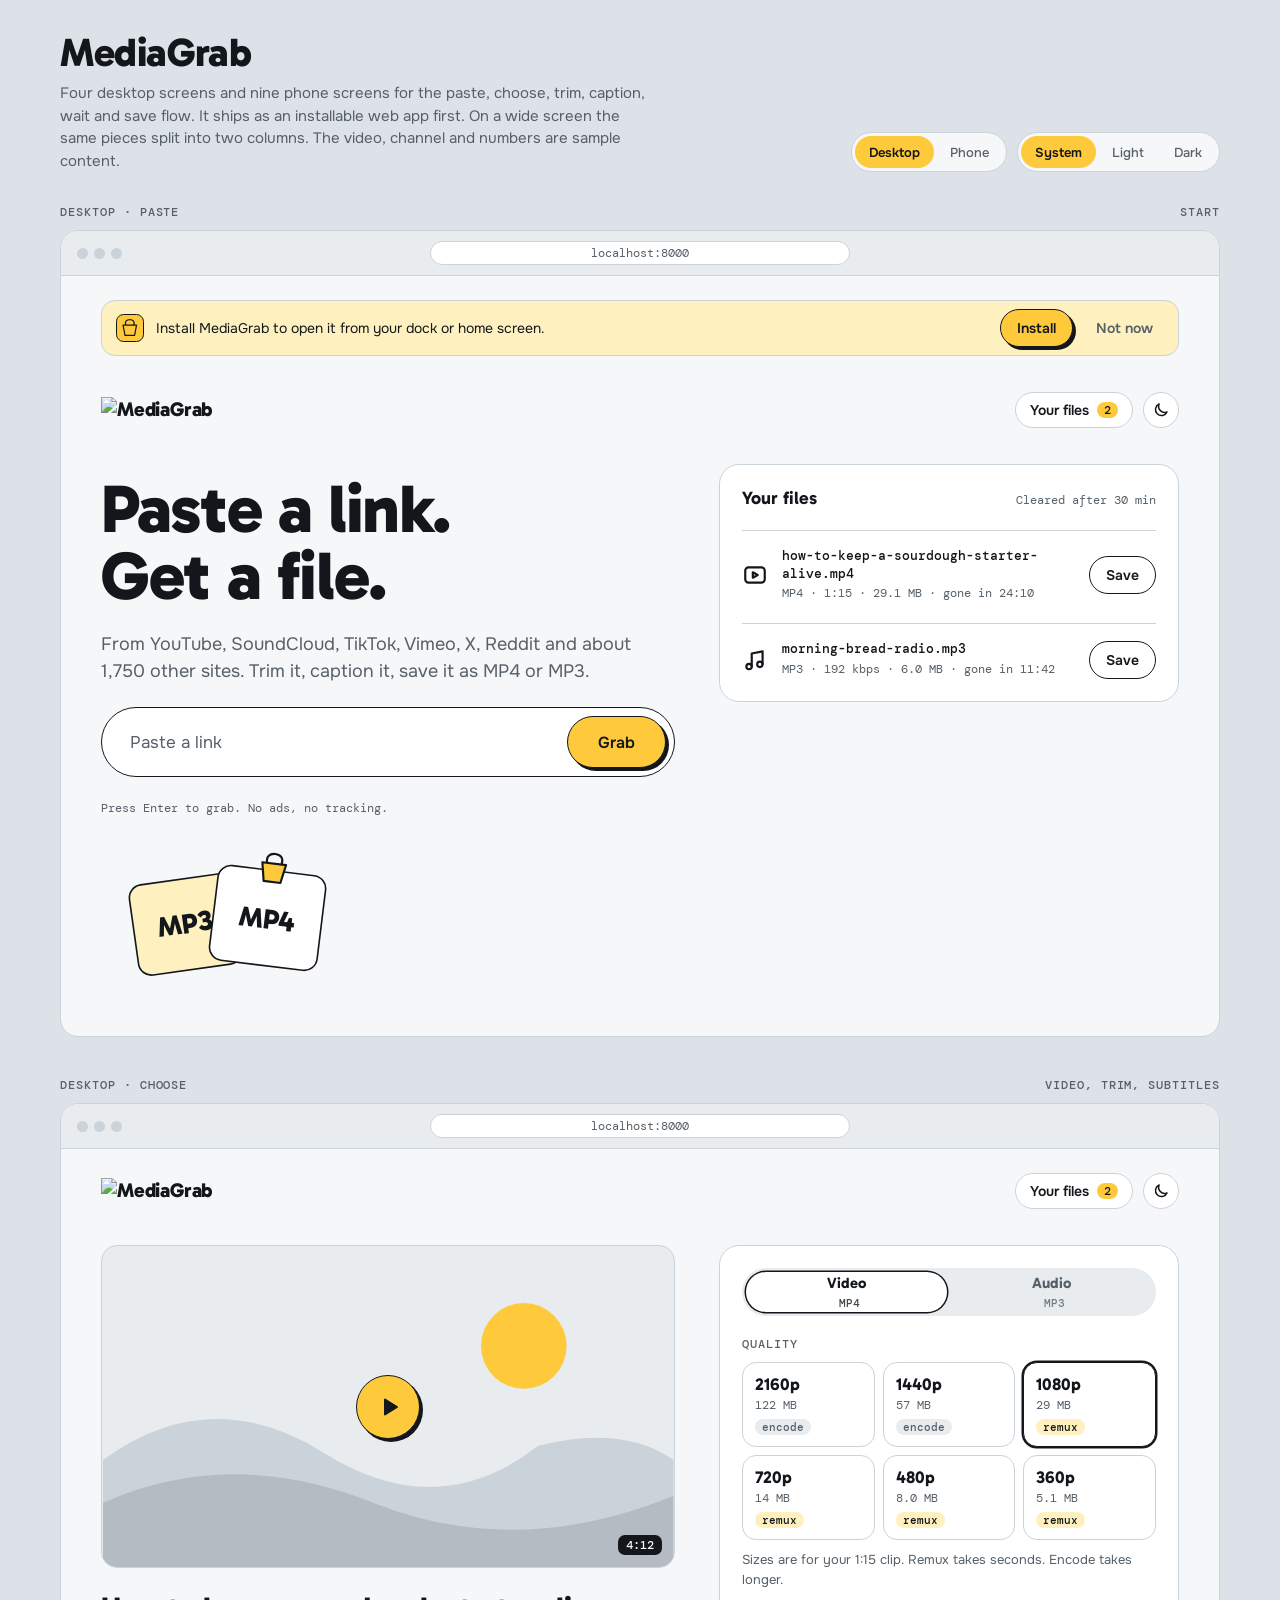
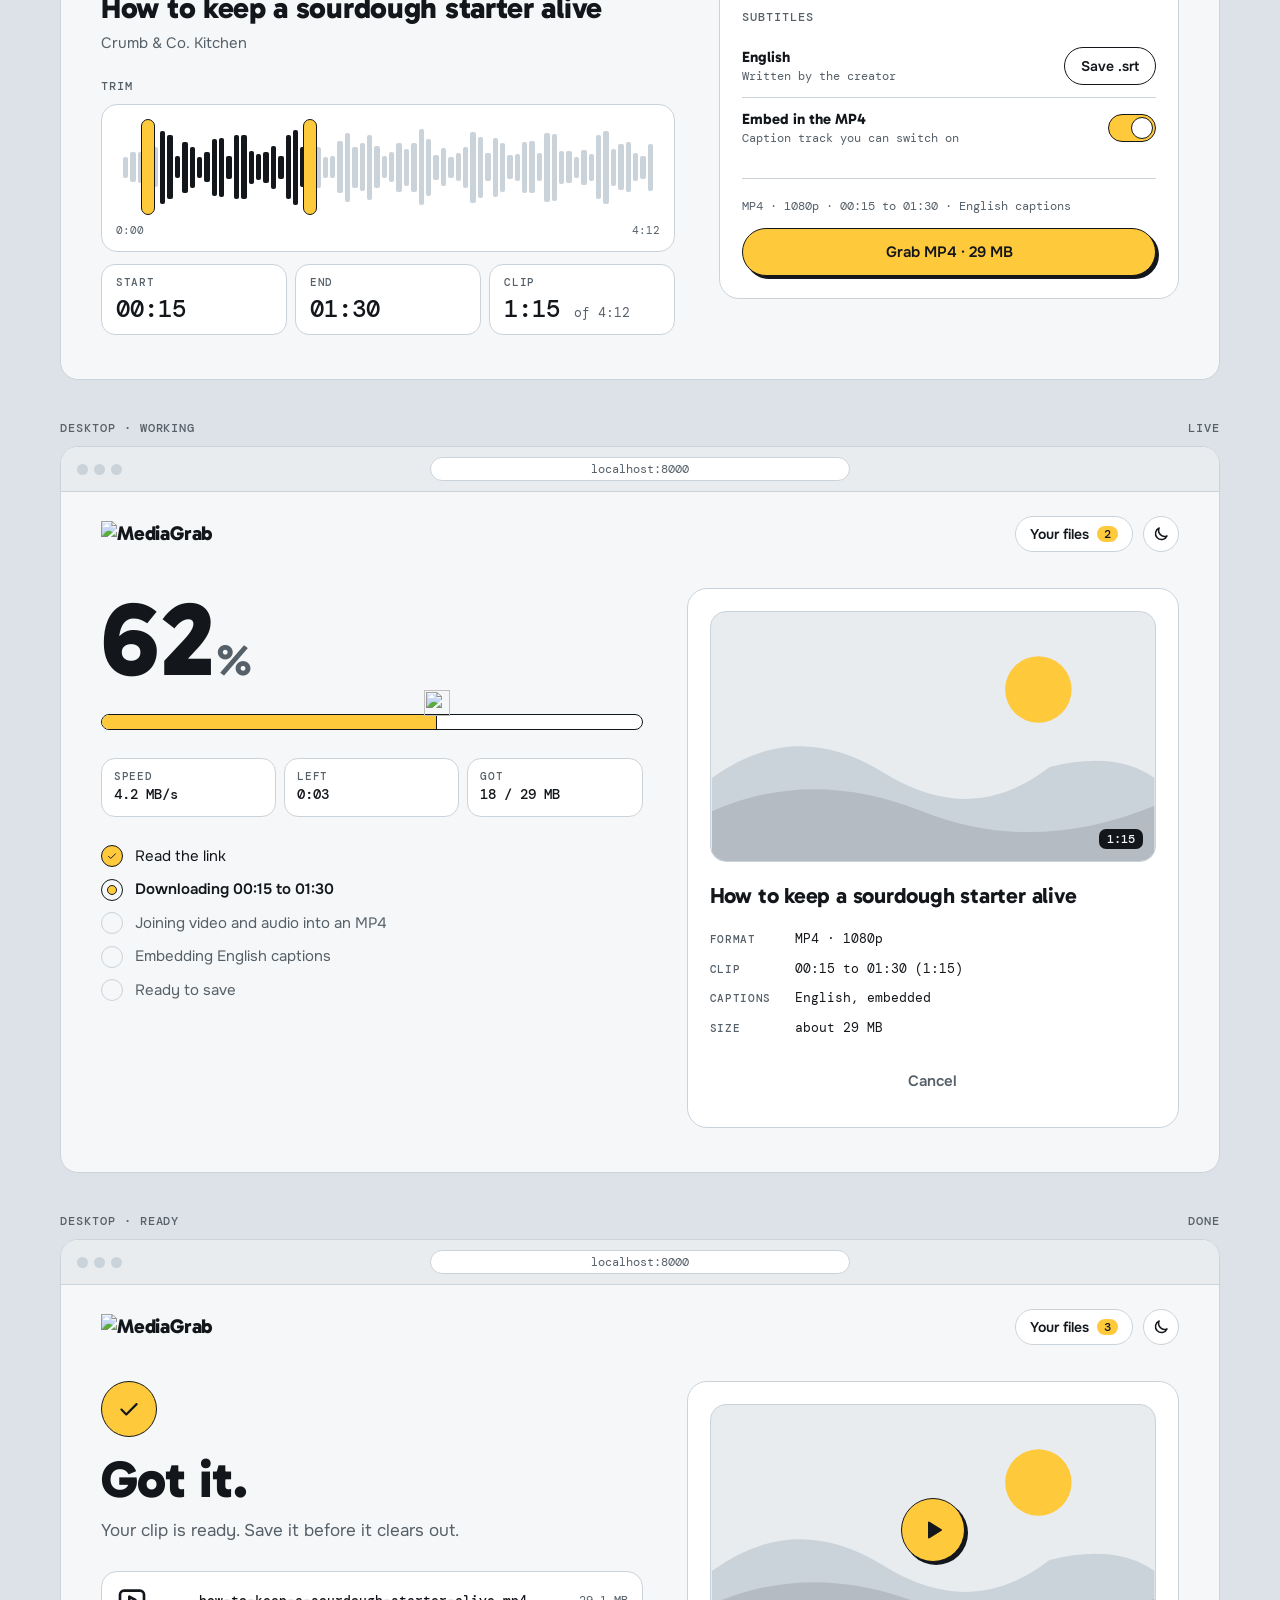
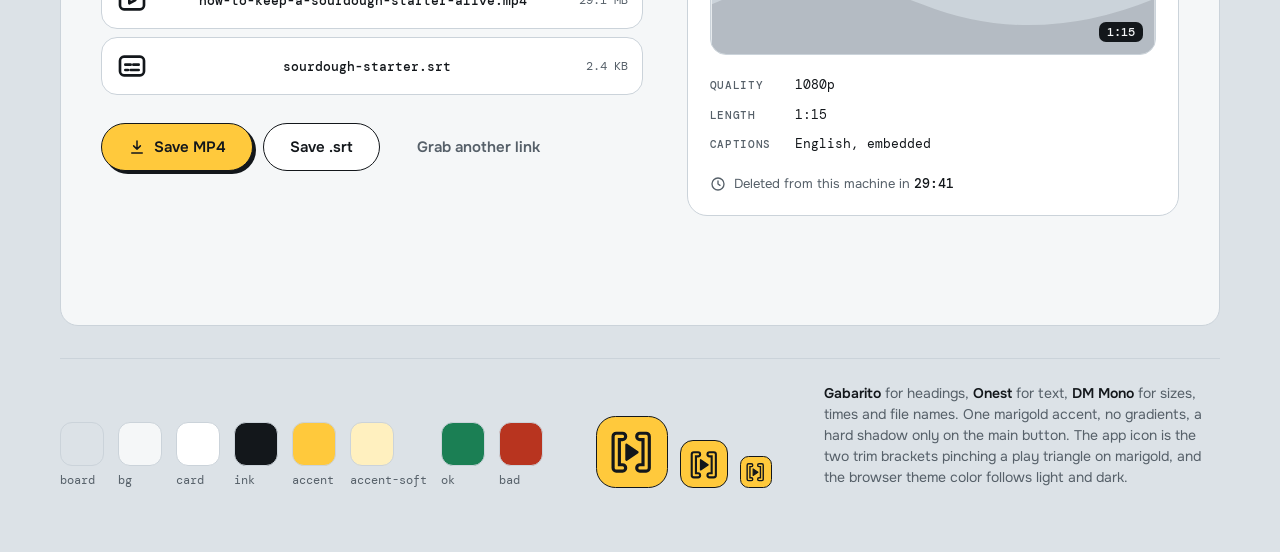
==== commit e0c576cd: "feat: integrate MediaGrab brand logos, light/dark lockups, and progress bar marks" ====
--- a/MediaGrab.html
+++ b/MediaGrab.html
@@ -112,7 +112,15 @@
 .bar .left { display: flex; align-items: center; gap: 10px; min-width: 0; }
 .bar h3 { font: 800 22px var(--font-display); letter-spacing: -0.01em; }
 .brand { display: inline-flex; align-items: center; gap: 8px; font: 800 20px var(--font-display); letter-spacing: -0.01em; }
-.brand svg { width: 28px; height: 28px; }
+.brand-logo { height: 26px; width: auto; display: block; }
+.brand-logo-dark { display: none; }
+.brand-logo-light { display: block; }
+@media (prefers-color-scheme: dark) {
+  :root:not([data-theme="light"]) .brand-logo-light { display: none; }
+  :root:not([data-theme="light"]) .brand-logo-dark { display: block; }
+}
+:root[data-theme="dark"] .brand-logo-light { display: none; }
+:root[data-theme="dark"] .brand-logo-dark { display: block; }
 .icon-btn {
   width: 36px; height: 36px; border-radius: 50%; border: 1.5px solid var(--line); background: var(--card); color: var(--ink);
   display: grid; place-items: center; cursor: pointer; padding: 0; text-decoration: none; flex: none;
@@ -129,6 +137,10 @@
 
 svg .clip-body { fill: var(--accent); stroke: var(--ink); stroke-width: 2; stroke-linejoin: round; }
 svg .clip-wire { fill: none; stroke: var(--ink); stroke-width: 2; stroke-linecap: round; }
+svg .mark-bracket-outer { stroke: var(--ink); }
+svg .mark-bracket-inner { stroke: var(--accent); }
+svg .mark-play { fill: var(--ink); stroke: var(--ink); }
+svg .mark-wordmark { fill: var(--ink); }
 svg .t-fill { fill: var(--accent); }
 svg .t-hill-b { fill: var(--line); }
 svg .t-hill-f { fill: var(--ink); fill-opacity: 0.12; }
@@ -139,6 +151,9 @@
 .appicon { --s: 44px; width: var(--s); height: var(--s); border-radius: calc(var(--s) * 0.27); background: var(--accent); border: 1.5px solid var(--pop); display: grid; place-items: center; flex: none; }
 .appicon svg { width: calc(var(--s) * 0.7); height: calc(var(--s) * 0.7); }
 .appicon svg .clip-body { fill: var(--card); }
+.appicon svg .mark-bracket-outer { stroke: #13171B; }
+.appicon svg .mark-bracket-inner { stroke: #FFFFFF; }
+.appicon svg .mark-play { fill: #13171B; stroke: #13171B; }
 
 /* Buttons */
 .btn {
@@ -297,7 +312,16 @@
 .pct { font: 800 64px/1 var(--font-display); letter-spacing: -0.02em; font-variant-numeric: tabular-nums; }
 .pct small { font-size: 28px; font-weight: 700; color: var(--muted); margin-left: 2px; }
 .track { position: relative; margin-top: 22px; }
-.track .clipper { position: absolute; top: -22px; left: 62%; width: 24px; height: 24px; margin-left: -12px; }
+.track .clipper { position: absolute; top: -24px; left: 62%; width: 26px; height: 26px; margin-left: -13px; display: flex; align-items: center; justify-content: center; }
+.clipper-mark { width: 26px; height: 26px; display: block; }
+.clipper-dark { display: none; }
+.clipper-light { display: block; }
+@media (prefers-color-scheme: dark) {
+  :root:not([data-theme="light"]) .clipper-light { display: none; }
+  :root:not([data-theme="light"]) .clipper-dark { display: block; }
+}
+:root[data-theme="dark"] .clipper-light { display: none; }
+:root[data-theme="dark"] .clipper-dark { display: block; }
 .track .bar-bg { height: 16px; border-radius: 999px; border: 1.5px solid var(--edge); background: var(--card); overflow: hidden; }
 .track .bar-fill { height: 100%; width: 62%; background: var(--accent); border-right: 1.5px solid var(--pop); }
 .stats { display: grid; grid-template-columns: repeat(3, minmax(0, 1fr)); gap: 8px; }
@@ -432,6 +456,21 @@
 
 <svg width="0" height="0" style="position:absolute" aria-hidden="true" focusable="false">
   <defs>
+    <symbol id="brand-lockup" viewBox="2 0 323.81 64">
+      <path class="mark-bracket-outer" d="M21 12H13V52H21" fill="none" stroke-width="12" stroke-linecap="round" stroke-linejoin="round"/>
+      <path class="mark-bracket-outer" d="M43 12H51V52H43" fill="none" stroke-width="12" stroke-linecap="round" stroke-linejoin="round"/>
+      <path class="mark-bracket-inner" d="M21 12H13V52H21" fill="none" stroke-width="4" stroke-linecap="round" stroke-linejoin="round"/>
+      <path class="mark-bracket-inner" d="M43 12H51V52H43" fill="none" stroke-width="4" stroke-linecap="round" stroke-linejoin="round"/>
+      <path class="mark-play" d="M26 22.5L40 32L26 41.5Z" stroke-width="3" stroke-linejoin="round"/>
+      <path class="mark-wordmark" d="M0.8 0 6.98 -35.41H14.55L22.6 -11.76H22.04L30.1 -35.41H37.63L43.85 0H35.49L33.18 -15.45Q32.76 -18.46 32.38 -21.46Q32.01 -24.47 31.7 -27.5H34.08Q33.3 -24.38 32.57 -21.46Q31.83 -18.54 30.85 -15.61L25.64 -0.33H19.01L13.8 -15.61Q12.78 -18.55 12.04 -21.46Q11.31 -24.38 10.53 -27.5H12.95Q12.64 -24.47 12.29 -21.46Q11.93 -18.46 11.47 -15.45L9.16 0Z M57.99 0.48Q54.13 0.48 51.25 -1.14Q48.36 -2.76 46.76 -5.72Q45.16 -8.68 45.16 -12.72Q45.16 -16.64 46.76 -19.66Q48.36 -22.69 51.25 -24.41Q54.13 -26.13 57.99 -26.13Q61.97 -26.13 64.84 -24.33Q67.7 -22.53 69.26 -19.52Q70.82 -16.52 70.82 -12.84Q70.82 -12.03 70.78 -11.34Q70.73 -10.66 70.64 -10.26H51.41V-15.97H64.11L63.41 -14.07Q63.41 -16.55 62.1 -18.1Q60.79 -19.65 58.07 -19.65Q55.6 -19.65 54.13 -18.2Q52.67 -16.74 52.67 -14.29V-11.42Q52.67 -8.78 54.24 -7.34Q55.81 -5.9 58.58 -5.9Q60.81 -5.9 62.14 -6.78Q63.47 -7.67 64.4 -8.99L69.97 -5.99Q68.36 -2.99 65.26 -1.26Q62.16 0.48 57.99 0.48Z M84 0.68Q80.6 0.68 77.95 -1.04Q75.3 -2.77 73.8 -5.82Q72.3 -8.87 72.3 -12.74Q72.3 -16.65 73.82 -19.68Q75.34 -22.7 78.01 -24.42Q80.68 -26.13 84.08 -26.13Q87.4 -26.13 89.84 -24.64Q92.29 -23.14 93.64 -20.15Q94.99 -17.17 94.99 -12.74Q94.99 -8.59 93.6 -5.58Q92.21 -2.57 89.74 -0.94Q87.28 0.68 84 0.68ZM85.66 -7.41Q87.73 -7.41 89.12 -8.91Q90.51 -10.41 90.51 -12.73Q90.51 -15.05 89.12 -16.56Q87.73 -18.08 85.66 -18.08Q83.63 -18.08 82.25 -16.56Q80.87 -15.05 80.87 -12.74Q80.87 -10.42 82.25 -8.92Q83.63 -7.41 85.66 -7.41ZM92.26 0 90.1 -6.97H90.58V-17.96H90.1V-35.41H98.52V0Z M111.54 0H103.07V-25.46H111.54ZM102.45 -33.53Q102.45 -35.76 103.78 -37.1Q105.11 -38.44 107.3 -38.44Q109.53 -38.44 110.84 -37.1Q112.16 -35.76 112.16 -33.53Q112.16 -31.4 110.84 -30.08Q109.53 -28.76 107.3 -28.76Q105.11 -28.76 103.78 -30.08Q102.45 -31.4 102.45 -33.53Z M123.71 0.69Q121.03 0.69 118.94 -0.39Q116.84 -1.47 115.67 -3.4Q114.49 -5.33 114.49 -7.84Q114.49 -10.57 115.77 -12.46Q117.05 -14.35 119.17 -15.36Q121.28 -16.36 123.79 -16.36Q127.59 -16.36 130 -14.62Q132.41 -12.89 133.13 -9.51L129.71 -10.3V-16.05Q129.71 -17.38 128.75 -18.32Q127.8 -19.25 125.84 -19.25Q124.42 -19.25 122.6 -18.89Q120.78 -18.53 118.79 -17.54L116.35 -23.5Q118.68 -24.66 121.43 -25.4Q124.18 -26.13 127.12 -26.13Q130.75 -26.13 133.22 -24.84Q135.69 -23.54 136.93 -21.18Q138.17 -18.82 138.17 -15.61V0H131.08L129.5 -5.03L133.13 -6.16Q132.32 -3.02 130.01 -1.16Q127.69 0.69 123.71 0.69ZM126.56 -5.05Q128.01 -5.05 128.9 -5.84Q129.78 -6.63 129.78 -7.84Q129.78 -9.06 128.9 -9.84Q128.01 -10.62 126.56 -10.62Q125.03 -10.62 124.16 -9.84Q123.29 -9.06 123.29 -7.84Q123.29 -6.63 124.16 -5.84Q125.03 -5.05 126.56 -5.05Z M158.64 0.68Q153.25 0.68 149.18 -1.65Q145.11 -3.97 142.85 -8.05Q140.6 -12.12 140.6 -17.32Q140.6 -21.51 141.91 -24.94Q143.22 -28.37 145.62 -30.85Q148.02 -33.34 151.33 -34.69Q154.64 -36.04 158.64 -36.04Q164.71 -36.04 168.76 -33.41Q172.81 -30.78 174.85 -25.82L167.29 -22.61Q165.81 -25.28 163.7 -26.57Q161.59 -27.86 158.64 -27.86Q155.89 -27.86 153.75 -26.6Q151.62 -25.35 150.41 -23Q149.2 -20.65 149.2 -17.32Q149.2 -14.28 150.41 -11.99Q151.62 -9.7 153.73 -8.44Q155.85 -7.18 158.6 -7.18Q161.16 -7.18 163.06 -8.08Q164.96 -8.97 166.1 -10.65Q167.25 -12.33 167.49 -14.71L170.18 -12.17H157.93V-19.61H175.18Q175.42 -18.73 175.51 -17.7Q175.61 -16.66 175.61 -15.6Q175.61 -11.83 174.23 -8.82Q172.85 -5.81 170.47 -3.69Q168.08 -1.58 165.03 -0.45Q161.99 0.68 158.64 0.68Z M184.78 -25.46 186.99 -18.35V0H178.56V-25.46ZM185.01 -13.43 183.69 -14.01V-20.63L184.19 -21.24Q184.83 -22.14 186.03 -23.28Q187.23 -24.43 188.82 -25.28Q190.4 -26.13 192.12 -26.13Q192.98 -26.13 193.65 -26.01Q194.31 -25.89 194.71 -25.63V-17.96H192.98Q189.72 -17.96 187.73 -16.88Q185.74 -15.79 185.01 -13.43Z M204.11 0.69Q201.42 0.69 199.33 -0.39Q197.24 -1.47 196.06 -3.4Q194.88 -5.33 194.88 -7.84Q194.88 -10.57 196.16 -12.46Q197.45 -14.35 199.56 -15.36Q201.67 -16.36 204.18 -16.36Q207.98 -16.36 210.39 -14.62Q212.8 -12.89 213.53 -9.51L210.1 -10.3V-16.05Q210.1 -17.38 209.14 -18.32Q208.19 -19.25 206.23 -19.25Q204.82 -19.25 202.99 -18.89Q201.17 -18.53 199.18 -17.54L196.75 -23.5Q199.08 -24.66 201.82 -25.4Q204.57 -26.13 207.51 -26.13Q211.14 -26.13 213.61 -24.84Q216.08 -23.54 217.32 -21.18Q218.56 -18.82 218.56 -15.61V0H211.47L209.9 -5.03L213.53 -6.16Q212.71 -3.02 210.4 -1.16Q208.09 0.69 204.11 0.69ZM206.95 -5.05Q208.4 -5.05 209.29 -5.84Q210.18 -6.63 210.18 -7.84Q210.18 -9.06 209.29 -9.84Q208.4 -10.62 206.95 -10.62Q205.42 -10.62 204.55 -9.84Q203.69 -9.06 203.69 -7.84Q203.69 -6.63 204.55 -5.84Q205.42 -5.05 206.95 -5.05Z M237.07 0.68Q233.8 0.68 231.33 -0.94Q228.86 -2.57 227.47 -5.58Q226.08 -8.59 226.08 -12.74Q226.08 -17.17 227.43 -20.15Q228.78 -23.14 231.23 -24.64Q233.68 -26.13 236.99 -26.13Q240.41 -26.13 243.07 -24.42Q245.74 -22.7 247.26 -19.68Q248.77 -16.65 248.77 -12.74Q248.77 -8.87 247.28 -5.82Q245.78 -2.77 243.15 -1.04Q240.53 0.68 237.07 0.68ZM222.56 0V-35.41H230.98V-17.96H230.5V-6.97H230.98L228.82 0ZM235.42 -7.41Q237.45 -7.41 238.83 -8.92Q240.2 -10.42 240.2 -12.74Q240.2 -15.05 238.83 -16.56Q237.45 -18.08 235.42 -18.08Q233.4 -18.08 231.98 -16.56Q230.56 -15.05 230.56 -12.73Q230.56 -10.41 231.98 -8.91Q233.4 -7.41 235.42 -7.41Z" transform="translate(68 49.71)"/>
+    </symbol>
+    <symbol id="brand-mark" viewBox="0 0 64 64">
+      <path class="mark-bracket-outer" d="M21 12H13V52H21" fill="none" stroke-width="12" stroke-linecap="round" stroke-linejoin="round"/>
+      <path class="mark-bracket-outer" d="M43 12H51V52H43" fill="none" stroke-width="12" stroke-linecap="round" stroke-linejoin="round"/>
+      <path class="mark-bracket-inner" d="M21 12H13V52H21" fill="none" stroke-width="4" stroke-linecap="round" stroke-linejoin="round"/>
+      <path class="mark-bracket-inner" d="M43 12H51V52H43" fill="none" stroke-width="4" stroke-linecap="round" stroke-linejoin="round"/>
+      <path class="mark-play" d="M26 22.5L40 32L26 41.5Z" stroke-width="3" stroke-linejoin="round"/>
+    </symbol>
     <symbol id="clip" viewBox="0 0 32 32">
       <path class="clip-wire" d="M9.5 12C7.5 5.5 11 2.5 16 2.5S24.5 5.5 22.5 12"/>
       <path class="clip-body" d="M5 11.5h22l-3.2 17H8.2z"/>
@@ -487,7 +526,7 @@
           </div>
 
           <div class="dnav">
-            <span class="brand"><svg viewBox="0 0 32 32" aria-hidden="true"><use href="#clip"/></svg>MediaGrab</span>
+            <span class="brand" aria-label="MediaGrab"><img class="brand-logo brand-logo-light" src="/icons/mediagrab-lockup@2x.png" alt="MediaGrab" width="142" height="28"><img class="brand-logo brand-logo-dark" src="/icons/mediagrab-lockup-on-dark@2x.png" alt="MediaGrab" width="142" height="28"></span>
             <div class="right">
               <a class="navlink" href="#d-paste">Your files <span class="count">2</span></a>
               <button class="icon-btn theme-flip" type="button" aria-label="Switch light or dark">
@@ -546,7 +585,7 @@
         <div class="chrome"><div class="dots" aria-hidden="true"><i></i><i></i><i></i></div><div class="addr">localhost:8000</div><div class="spacer"></div></div>
         <div class="dview">
           <div class="dnav">
-            <span class="brand"><svg viewBox="0 0 32 32" aria-hidden="true"><use href="#clip"/></svg>MediaGrab</span>
+            <span class="brand" aria-label="MediaGrab"><img class="brand-logo brand-logo-light" src="/icons/mediagrab-lockup@2x.png" alt="MediaGrab" width="142" height="28"><img class="brand-logo brand-logo-dark" src="/icons/mediagrab-lockup-on-dark@2x.png" alt="MediaGrab" width="142" height="28"></span>
             <div class="right">
               <a class="navlink" href="#d-paste">Your files <span class="count">2</span></a>
               <button class="icon-btn theme-flip" type="button" aria-label="Switch light or dark">
@@ -633,7 +672,7 @@
         <div class="chrome"><div class="dots" aria-hidden="true"><i></i><i></i><i></i></div><div class="addr">localhost:8000</div><div class="spacer"></div></div>
         <div class="dview">
           <div class="dnav">
-            <span class="brand"><svg viewBox="0 0 32 32" aria-hidden="true"><use href="#clip"/></svg>MediaGrab</span>
+            <span class="brand" aria-label="MediaGrab"><img class="brand-logo brand-logo-light" src="/icons/mediagrab-lockup@2x.png" alt="MediaGrab" width="142" height="28"><img class="brand-logo brand-logo-dark" src="/icons/mediagrab-lockup-on-dark@2x.png" alt="MediaGrab" width="142" height="28"></span>
             <div class="right">
               <a class="navlink" href="#d-paste">Your files <span class="count">2</span></a>
               <button class="icon-btn theme-flip" type="button" aria-label="Switch light or dark">
@@ -648,7 +687,7 @@
               <div>
                 <div class="pct xl" aria-live="polite">62<small>%</small></div>
                 <div class="track">
-                  <svg class="clipper" viewBox="0 0 32 32" aria-hidden="true"><use href="#clip"/></svg>
+                  <div class="clipper"><img class="clipper-mark clipper-light" src="/icons/mediagrab-mark.svg" alt="" aria-hidden="true" width="26" height="26"><img class="clipper-mark clipper-dark" src="/icons/mediagrab-mark-on-dark.svg" alt="" aria-hidden="true" width="26" height="26"></div>
                   <div class="bar-bg" role="progressbar" aria-valuenow="62" aria-valuemin="0" aria-valuemax="100" aria-label="Download progress"><div class="bar-fill"></div></div>
                 </div>
               </div>
@@ -692,7 +731,7 @@
         <div class="chrome"><div class="dots" aria-hidden="true"><i></i><i></i><i></i></div><div class="addr">localhost:8000</div><div class="spacer"></div></div>
         <div class="dview">
           <div class="dnav">
-            <span class="brand"><svg viewBox="0 0 32 32" aria-hidden="true"><use href="#clip"/></svg>MediaGrab</span>
+            <span class="brand" aria-label="MediaGrab"><img class="brand-logo brand-logo-light" src="/icons/mediagrab-lockup@2x.png" alt="MediaGrab" width="142" height="28"><img class="brand-logo brand-logo-dark" src="/icons/mediagrab-lockup-on-dark@2x.png" alt="MediaGrab" width="142" height="28"></span>
             <div class="right">
               <a class="navlink" href="#d-paste">Your files <span class="count">3</span></a>
               <button class="icon-btn theme-flip" type="button" aria-label="Switch light or dark">
@@ -762,7 +801,7 @@
       <div class="label"><span>Paste</span><span>start</span></div>
       <div class="app">
         <div class="bar">
-          <span class="brand"><svg viewBox="0 0 32 32" aria-hidden="true"><use href="#clip"/></svg>MediaGrab</span>
+          <span class="brand" aria-label="MediaGrab"><img class="brand-logo brand-logo-light" src="/icons/mediagrab-lockup@2x.png" alt="MediaGrab" width="142" height="28"><img class="brand-logo brand-logo-dark" src="/icons/mediagrab-lockup-on-dark@2x.png" alt="MediaGrab" width="142" height="28"></span>
           <button class="icon-btn theme-flip" type="button" aria-label="Switch light or dark">
             <svg class="ico ico-moon" viewBox="0 0 24 24"><use href="#i-moon"/></svg>
             <svg class="ico ico-sun" viewBox="0 0 24 24"><use href="#i-sun"/></svg>
@@ -814,7 +853,7 @@
       <div class="label"><span>Choose · video</span><span>mp4</span></div>
       <div class="app">
         <div class="bar">
-          <span class="brand"><svg viewBox="0 0 32 32" aria-hidden="true"><use href="#clip"/></svg>MediaGrab</span>
+          <span class="brand" aria-label="MediaGrab"><img class="brand-logo brand-logo-light" src="/icons/mediagrab-lockup@2x.png" alt="MediaGrab" width="142" height="28"><img class="brand-logo brand-logo-dark" src="/icons/mediagrab-lockup-on-dark@2x.png" alt="MediaGrab" width="142" height="28"></span>
           <button class="icon-btn theme-flip" type="button" aria-label="Switch light or dark">
             <svg class="ico ico-moon" viewBox="0 0 24 24"><use href="#i-moon"/></svg>
             <svg class="ico ico-sun" viewBox="0 0 24 24"><use href="#i-sun"/></svg>
@@ -873,7 +912,7 @@
       <div class="label"><span>Choose · audio</span><span>mp3</span></div>
       <div class="app">
         <div class="bar">
-          <span class="brand"><svg viewBox="0 0 32 32" aria-hidden="true"><use href="#clip"/></svg>MediaGrab</span>
+          <span class="brand" aria-label="MediaGrab"><img class="brand-logo brand-logo-light" src="/icons/mediagrab-lockup@2x.png" alt="MediaGrab" width="142" height="28"><img class="brand-logo brand-logo-dark" src="/icons/mediagrab-lockup-on-dark@2x.png" alt="MediaGrab" width="142" height="28"></span>
           <button class="icon-btn theme-flip" type="button" aria-label="Switch light or dark">
             <svg class="ico ico-moon" viewBox="0 0 24 24"><use href="#i-moon"/></svg>
             <svg class="ico ico-sun" viewBox="0 0 24 24"><use href="#i-sun"/></svg>
@@ -1044,7 +1083,7 @@
       <div class="label"><span>Working</span><span>live</span></div>
       <div class="app">
         <div class="bar">
-          <span class="brand"><svg viewBox="0 0 32 32" aria-hidden="true"><use href="#clip"/></svg>MediaGrab</span>
+          <span class="brand" aria-label="MediaGrab"><img class="brand-logo brand-logo-light" src="/icons/mediagrab-lockup@2x.png" alt="MediaGrab" width="142" height="28"><img class="brand-logo brand-logo-dark" src="/icons/mediagrab-lockup-on-dark@2x.png" alt="MediaGrab" width="142" height="28"></span>
           <button class="icon-btn theme-flip" type="button" aria-label="Switch light or dark">
             <svg class="ico ico-moon" viewBox="0 0 24 24"><use href="#i-moon"/></svg>
             <svg class="ico ico-sun" viewBox="0 0 24 24"><use href="#i-sun"/></svg>
@@ -1062,7 +1101,7 @@
         <div>
           <div class="pct" aria-live="polite">62<small>%</small></div>
           <div class="track">
-            <svg class="clipper" viewBox="0 0 32 32" aria-hidden="true"><use href="#clip"/></svg>
+            <div class="clipper"><img class="clipper-mark clipper-light" src="/icons/mediagrab-mark.svg" alt="" aria-hidden="true" width="26" height="26"><img class="clipper-mark clipper-dark" src="/icons/mediagrab-mark-on-dark.svg" alt="" aria-hidden="true" width="26" height="26"></div>
             <div class="bar-bg" role="progressbar" aria-valuenow="62" aria-valuemin="0" aria-valuemax="100" aria-label="Download progress"><div class="bar-fill"></div></div>
           </div>
         </div>
@@ -1092,7 +1131,7 @@
       <div class="label"><span>Ready</span><span>done</span></div>
       <div class="app">
         <div class="bar">
-          <span class="brand"><svg viewBox="0 0 32 32" aria-hidden="true"><use href="#clip"/></svg>MediaGrab</span>
+          <span class="brand" aria-label="MediaGrab"><img class="brand-logo brand-logo-light" src="/icons/mediagrab-lockup@2x.png" alt="MediaGrab" width="142" height="28"><img class="brand-logo brand-logo-dark" src="/icons/mediagrab-lockup-on-dark@2x.png" alt="MediaGrab" width="142" height="28"></span>
           <button class="icon-btn theme-flip" type="button" aria-label="Switch light or dark">
             <svg class="ico ico-moon" viewBox="0 0 24 24"><use href="#i-moon"/></svg>
             <svg class="ico ico-sun" viewBox="0 0 24 24"><use href="#i-sun"/></svg>
@@ -1144,7 +1183,7 @@
       <div class="label"><span>Error</span><span>bad link</span></div>
       <div class="app">
         <div class="bar">
-          <span class="brand"><svg viewBox="0 0 32 32" aria-hidden="true"><use href="#clip"/></svg>MediaGrab</span>
+          <span class="brand" aria-label="MediaGrab"><img class="brand-logo brand-logo-light" src="/icons/mediagrab-lockup@2x.png" alt="MediaGrab" width="142" height="28"><img class="brand-logo brand-logo-dark" src="/icons/mediagrab-lockup-on-dark@2x.png" alt="MediaGrab" width="142" height="28"></span>
           <button class="icon-btn theme-flip" type="button" aria-label="Switch light or dark">
             <svg class="ico ico-moon" viewBox="0 0 24 24"><use href="#i-moon"/></svg>
             <svg class="ico ico-sun" viewBox="0 0 24 24"><use href="#i-sun"/></svg>
@@ -1181,7 +1220,7 @@
       <div class="label"><span>Error · offline</span><span>pwa</span></div>
       <div class="app">
         <div class="bar">
-          <span class="brand"><svg viewBox="0 0 32 32" aria-hidden="true"><use href="#clip"/></svg>MediaGrab</span>
+          <span class="brand" aria-label="MediaGrab"><img class="brand-logo brand-logo-light" src="/icons/mediagrab-lockup@2x.png" alt="MediaGrab" width="142" height="28"><img class="brand-logo brand-logo-dark" src="/icons/mediagrab-lockup-on-dark@2x.png" alt="MediaGrab" width="142" height="28"></span>
           <button class="icon-btn theme-flip" type="button" aria-label="Switch light or dark">
             <svg class="ico ico-moon" viewBox="0 0 24 24"><use href="#i-moon"/></svg>
             <svg class="ico ico-sun" viewBox="0 0 24 24"><use href="#i-sun"/></svg>
@@ -1224,11 +1263,11 @@
       <div class="sw"><i style="background:var(--bad)"></i>bad</div>
     </div>
     <div class="icons" aria-label="App icon at three sizes">
-      <div class="appicon" style="--s:72px"><svg viewBox="0 0 32 32" aria-hidden="true"><use href="#clip"/></svg></div>
-      <div class="appicon" style="--s:48px"><svg viewBox="0 0 32 32" aria-hidden="true"><use href="#clip"/></svg></div>
-      <div class="appicon" style="--s:32px"><svg viewBox="0 0 32 32" aria-hidden="true"><use href="#clip"/></svg></div>
+      <div class="appicon" style="--s:72px"><svg viewBox="0 0 64 64" aria-hidden="true"><use href="#brand-mark"/></svg></div>
+      <div class="appicon" style="--s:48px"><svg viewBox="0 0 64 64" aria-hidden="true"><use href="#brand-mark"/></svg></div>
+      <div class="appicon" style="--s:32px"><svg viewBox="0 0 64 64" aria-hidden="true"><use href="#brand-mark"/></svg></div>
     </div>
-    <p class="type-note"><b>Gabarito</b> for headings, <b>Onest</b> for text, <b>DM Mono</b> for sizes, times and file names. One marigold accent, no gradients, a hard shadow only on the main button. The app icon is the clip on marigold, and the browser theme color follows light and dark.</p>
+    <p class="type-note"><b>Gabarito</b> for headings, <b>Onest</b> for text, <b>DM Mono</b> for sizes, times and file names. One marigold accent, no gradients, a hard shadow only on the main button. The app icon is the two trim brackets pinching a play triangle on marigold, and the browser theme color follows light and dark.</p>
   </footer>
 </div>
 
